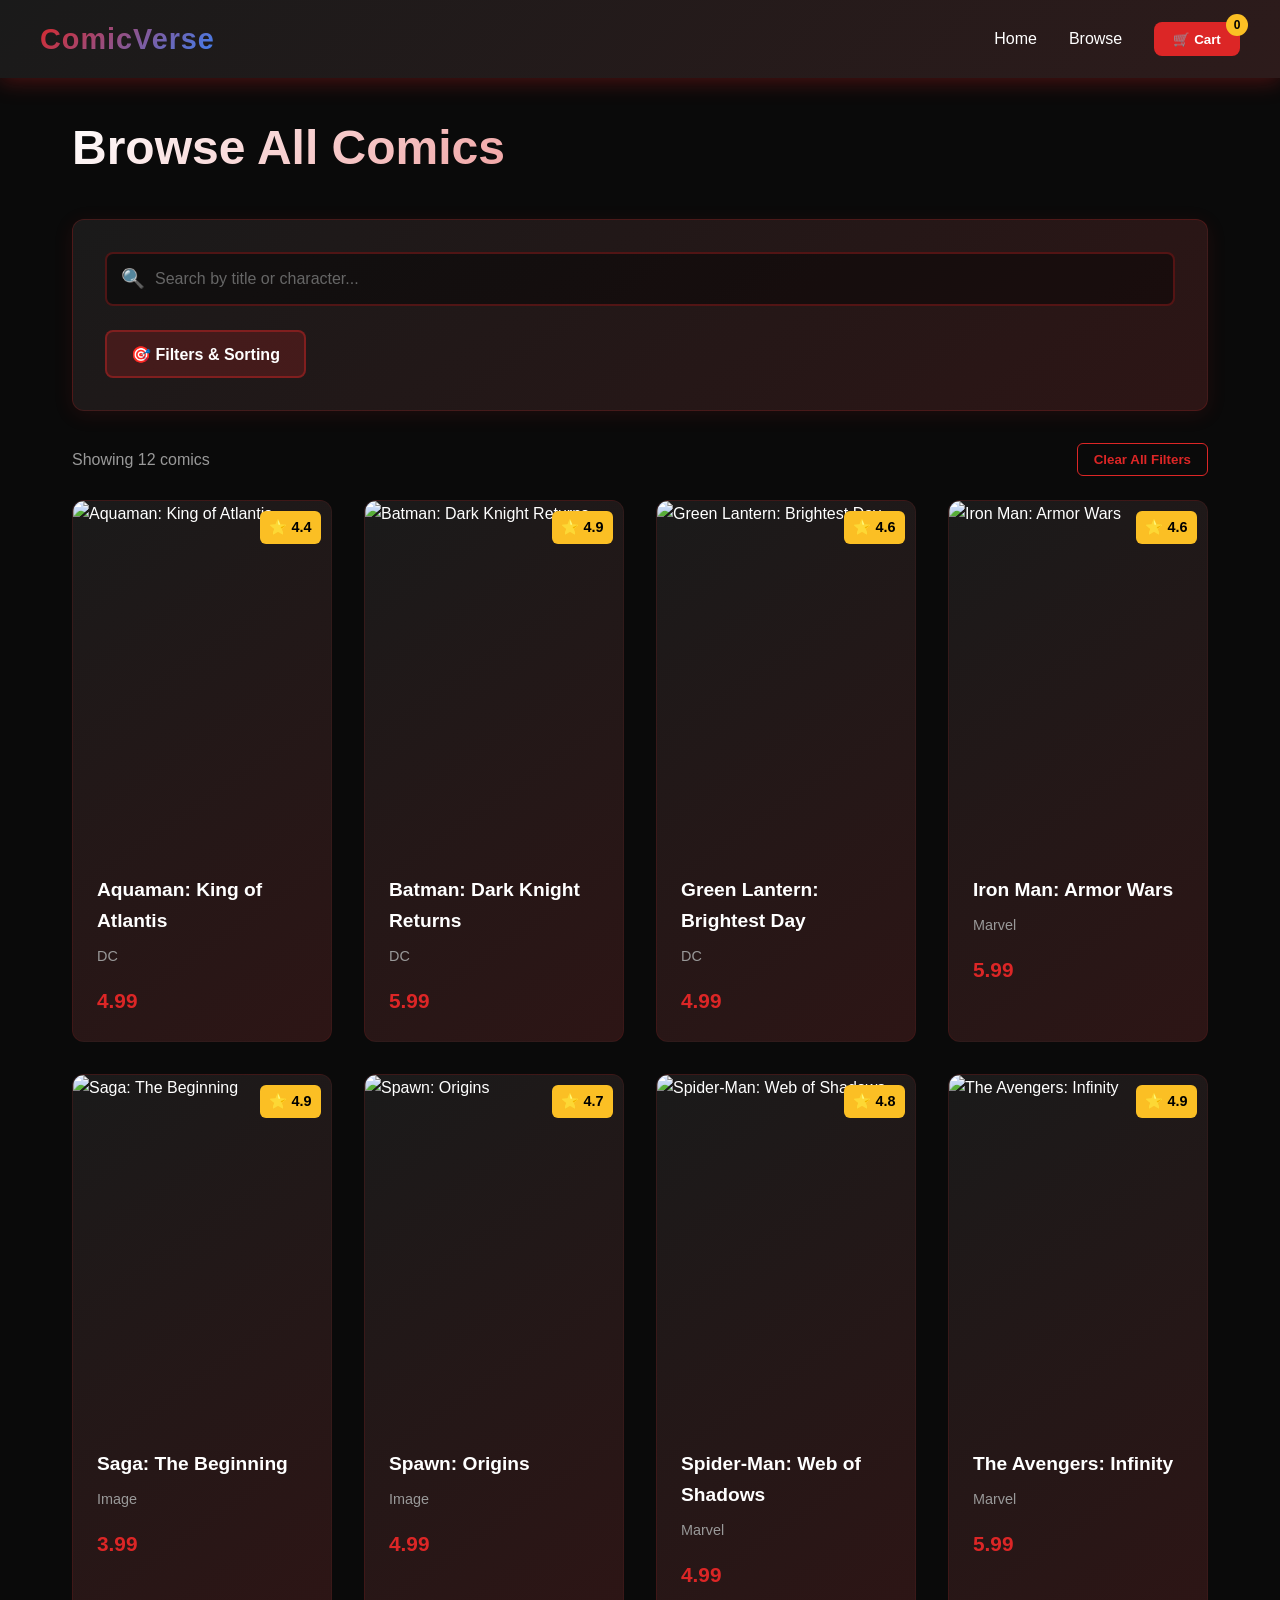
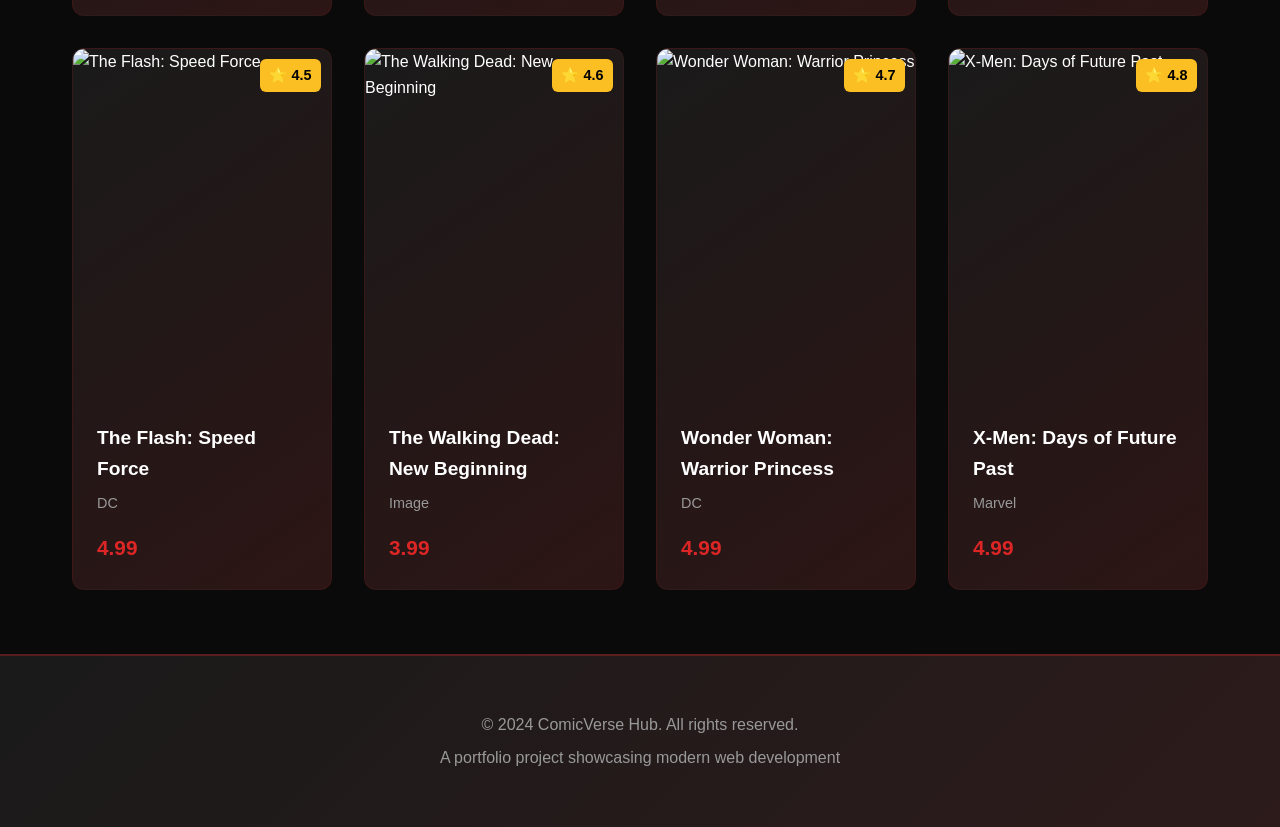
==== browse.html @ d9e8fefe "Comic Verse" ====
<!DOCTYPE html>
<html lang="en">
  <head>
    <meta charset="UTF-8" />
    <meta name="viewport" content="width=device-width, initial-scale=1.0" />
    <title>Browse Comics - ComicVerse Hub</title>
    <style>
      * {
        margin: 0;
        padding: 0;
        box-sizing: border-box;
      }

      body {
        font-family: -apple-system, BlinkMacSystemFont, "Segoe UI", Roboto,
          Oxygen, Ubuntu, Cantarell, sans-serif;
        background: #0a0a0a;
        color: #fff;
        line-height: 1.6;
      }

      /* Navigation */
      nav {
        background: linear-gradient(135deg, #1a1a1a 0%, #2d1b1b 100%);
        padding: 1rem 2rem;
        position: sticky;
        top: 0;
        z-index: 1000;
        box-shadow: 0 4px 20px rgba(220, 38, 38, 0.3);
      }

      .nav-container {
        max-width: 1200px;
        margin: 0 auto;
        display: flex;
        justify-content: space-between;
        align-items: center;
      }

      .logo {
        font-size: 1.8rem;
        font-weight: 900;
        background: linear-gradient(135deg, #dc2626 0%, #3b82f6 100%);
        -webkit-background-clip: text;
        -webkit-text-fill-color: transparent;
        background-clip: text;
        text-decoration: none;
        letter-spacing: 1px;
      }

      .nav-links {
        display: flex;
        gap: 2rem;
        list-style: none;
        align-items: center;
      }

      .nav-links a {
        color: #fff;
        text-decoration: none;
        transition: all 0.3s ease;
        font-weight: 500;
        position: relative;
      }

      .nav-links a:hover {
        color: #dc2626;
      }

      .nav-links a::after {
        content: "";
        position: absolute;
        bottom: -5px;
        left: 0;
        width: 0;
        height: 2px;
        background: #dc2626;
        transition: width 0.3s ease;
      }

      .nav-links a:hover::after {
        width: 100%;
      }

      .cart-btn {
        position: relative;
        background: #dc2626;
        color: white;
        border: none;
        padding: 0.6rem 1.2rem;
        border-radius: 8px;
        cursor: pointer;
        font-weight: 600;
        transition: all 0.3s ease;
      }

      .cart-btn:hover {
        background: #b91c1c;
        transform: translateY(-2px);
        box-shadow: 0 4px 12px rgba(220, 38, 38, 0.4);
      }

      .cart-badge {
        position: absolute;
        top: -8px;
        right: -8px;
        background: #fbbf24;
        color: #000;
        border-radius: 50%;
        width: 22px;
        height: 22px;
        display: flex;
        align-items: center;
        justify-content: center;
        font-size: 0.75rem;
        font-weight: bold;
      }

      /* Browse Container */
      .browse-container {
        max-width: 1200px;
        margin: 2rem auto;
        padding: 0 2rem;
      }

      .page-title {
        font-size: 3rem;
        margin-bottom: 2rem;
        font-weight: 900;
        background: linear-gradient(135deg, #fff 0%, #dc2626 100%);
        -webkit-background-clip: text;
        -webkit-text-fill-color: transparent;
        background-clip: text;
      }

      /* Search and Filter Section */
      .search-filter-section {
        background: linear-gradient(145deg, #1a1a1a 0%, #2d1515 100%);
        padding: 2rem;
        border-radius: 12px;
        margin-bottom: 2rem;
        border: 1px solid rgba(220, 38, 38, 0.2);
        box-shadow: 0 4px 20px rgba(220, 38, 38, 0.1);
      }

      .search-bar {
        position: relative;
        margin-bottom: 1.5rem;
      }

      .search-bar input {
        width: 100%;
        padding: 1rem 1rem 1rem 3rem;
        background: rgba(0, 0, 0, 0.4);
        border: 2px solid rgba(220, 38, 38, 0.3);
        border-radius: 8px;
        color: white;
        font-size: 1rem;
        transition: all 0.3s ease;
      }

      .search-bar input:focus {
        outline: none;
        border-color: #dc2626;
        box-shadow: 0 0 0 3px rgba(220, 38, 38, 0.1);
      }

      .search-bar input::placeholder {
        color: #666;
      }

      .search-bar::before {
        content: "🔍";
        position: absolute;
        left: 1rem;
        top: 50%;
        transform: translateY(-50%);
        font-size: 1.2rem;
      }

      .filter-toggle-btn {
        background: rgba(220, 38, 38, 0.2);
        color: white;
        border: 2px solid rgba(220, 38, 38, 0.4);
        padding: 0.8rem 1.5rem;
        border-radius: 8px;
        cursor: pointer;
        font-weight: 600;
        transition: all 0.3s ease;
        display: inline-flex;
        align-items: center;
        gap: 0.5rem;
        font-size: 1rem;
      }

      .filter-toggle-btn:hover {
        background: rgba(220, 38, 38, 0.4);
        border-color: #dc2626;
        transform: translateY(-2px);
      }

      .filters-panel {
        display: none;
        grid-template-columns: repeat(auto-fit, minmax(200px, 1fr));
        gap: 1.5rem;
        margin-top: 1.5rem;
        padding-top: 1.5rem;
        border-top: 1px solid rgba(220, 38, 38, 0.2);
        animation: slideDown 0.3s ease;
      }

      .filters-panel.active {
        display: grid;
      }

      @keyframes slideDown {
        from {
          opacity: 0;
          transform: translateY(-10px);
        }
        to {
          opacity: 1;
          transform: translateY(0);
        }
      }

      .filter-group label {
        display: block;
        color: #dc2626;
        font-weight: 600;
        margin-bottom: 0.5rem;
        font-size: 0.95rem;
      }

      .filter-group select {
        width: 100%;
        padding: 0.7rem;
        background: rgba(0, 0, 0, 0.6);
        border: 1px solid rgba(220, 38, 38, 0.3);
        border-radius: 6px;
        color: white;
        font-size: 0.95rem;
        cursor: pointer;
        transition: all 0.3s ease;
      }

      .filter-group select:focus {
        outline: none;
        border-color: #dc2626;
      }

      .filter-group select:hover {
        border-color: rgba(220, 38, 38, 0.6);
      }

      .filter-group select option {
        background: #1a1a1a;
        color: white;
      }

      .results-info {
        color: #999;
        font-size: 1rem;
        margin-bottom: 1.5rem;
        display: flex;
        justify-content: space-between;
        align-items: center;
      }

      .clear-filters-btn {
        background: transparent;
        color: #dc2626;
        border: 1px solid #dc2626;
        padding: 0.5rem 1rem;
        border-radius: 6px;
        cursor: pointer;
        font-weight: 600;
        transition: all 0.3s ease;
      }

      .clear-filters-btn:hover {
        background: #dc2626;
        color: white;
        transform: translateY(-2px);
      }

      /* Comic Grid */
      .comic-grid {
        display: grid;
        grid-template-columns: repeat(auto-fill, minmax(250px, 1fr));
        gap: 2rem;
        margin-bottom: 3rem;
      }

      .comic-card {
        background: linear-gradient(145deg, #1a1a1a 0%, #2d1515 100%);
        border-radius: 12px;
        overflow: hidden;
        transition: all 0.3s ease;
        cursor: pointer;
        border: 1px solid rgba(220, 38, 38, 0.1);
      }

      .comic-card:hover {
        transform: translateY(-10px);
        box-shadow: 0 12px 30px rgba(220, 38, 38, 0.3);
        border-color: rgba(220, 38, 38, 0.5);
      }

      .comic-card-image {
        position: relative;
        overflow: hidden;
        height: 350px;
      }

      .comic-card-image img {
        width: 100%;
        height: 100%;
        object-fit: cover;
        transition: transform 0.5s ease;
      }

      .comic-card:hover .comic-card-image img {
        transform: scale(1.1);
      }

      .comic-rating {
        position: absolute;
        top: 10px;
        right: 10px;
        background: #fbbf24;
        color: #000;
        padding: 0.3rem 0.6rem;
        border-radius: 6px;
        font-weight: bold;
        font-size: 0.9rem;
      }

      .comic-card-content {
        padding: 1.5rem;
      }

      .comic-card h3 {
        font-size: 1.2rem;
        margin-bottom: 0.5rem;
        color: #fff;
      }

      .comic-publisher {
        color: #999;
        font-size: 0.9rem;
        margin-bottom: 1rem;
      }

      .comic-price {
        color: #dc2626;
        font-size: 1.3rem;
        font-weight: bold;
      }

      .no-results {
        text-align: center;
        padding: 4rem 2rem;
        background: linear-gradient(145deg, #1a1a1a 0%, #2d1515 100%);
        border-radius: 12px;
        border: 1px solid rgba(220, 38, 38, 0.2);
      }

      .no-results-icon {
        font-size: 4rem;
        margin-bottom: 1rem;
        opacity: 0.5;
      }

      .no-results p {
        color: #999;
        font-size: 1.2rem;
      }

      /* Modal Styles */
      .modal {
        display: none;
        position: fixed;
        top: 0;
        left: 0;
        width: 100%;
        height: 100%;
        background: rgba(0, 0, 0, 0.95);
        z-index: 2000;
        animation: fadeIn 0.3s ease;
      }

      .modal.active {
        display: flex;
        align-items: center;
        justify-content: center;
      }

      @keyframes fadeIn {
        from {
          opacity: 0;
        }
        to {
          opacity: 1;
        }
      }

      .modal-content {
        background: linear-gradient(145deg, #1a1a1a 0%, #2d1515 100%);
        border-radius: 16px;
        max-width: 900px;
        width: 90%;
        max-height: 90vh;
        overflow-y: auto;
        position: relative;
        margin: 2rem;
        border: 2px solid rgba(220, 38, 38, 0.3);
        box-shadow: 0 20px 60px rgba(220, 38, 38, 0.4);
        animation: slideUp 0.3s ease;
      }

      @keyframes slideUp {
        from {
          transform: translateY(50px);
          opacity: 0;
        }
        to {
          transform: translateY(0);
          opacity: 1;
        }
      }

      .modal-close {
        position: absolute;
        top: 1rem;
        right: 1rem;
        background: rgba(220, 38, 38, 0.8);
        color: white;
        border: none;
        width: 40px;
        height: 40px;
        border-radius: 50%;
        cursor: pointer;
        font-size: 1.5rem;
        transition: all 0.3s ease;
        z-index: 10;
        display: flex;
        align-items: center;
        justify-content: center;
      }

      .modal-close:hover {
        background: #dc2626;
        transform: rotate(90deg);
      }

      .modal-body {
        display: grid;
        grid-template-columns: 1fr 1fr;
        gap: 2rem;
        padding: 2rem;
      }

      .modal-image {
        position: relative;
        overflow: hidden;
        border-radius: 12px;
      }

      .modal-image img {
        width: 100%;
        height: auto;
        transition: transform 0.5s ease;
        display: block;
      }

      .modal-image:hover img {
        transform: scale(1.1);
      }

      .modal-details {
        display: flex;
        flex-direction: column;
        gap: 1.5rem;
      }

      .modal-details h2 {
        font-size: 2.5rem;
        color: #fff;
        line-height: 1.2;
      }

      .modal-meta {
        display: flex;
        gap: 1rem;
        flex-wrap: wrap;
      }

      .meta-badge {
        background: rgba(220, 38, 38, 0.2);
        padding: 0.5rem 1rem;
        border-radius: 6px;
        font-size: 0.9rem;
        border: 1px solid rgba(220, 38, 38, 0.3);
      }

      .modal-price {
        font-size: 2.5rem;
        color: #dc2626;
        font-weight: bold;
      }

      .add-cart-btn {
        background: linear-gradient(135deg, #dc2626 0%, #b91c1c 100%);
        color: white;
        border: none;
        padding: 1rem 2rem;
        border-radius: 8px;
        font-size: 1.1rem;
        font-weight: 600;
        cursor: pointer;
        transition: all 0.3s ease;
        box-shadow: 0 4px 15px rgba(220, 38, 38, 0.3);
      }

      .add-cart-btn:hover {
        transform: translateY(-2px);
        box-shadow: 0 6px 20px rgba(220, 38, 38, 0.5);
      }

      .info-box {
        background: rgba(0, 0, 0, 0.4);
        padding: 1.5rem;
        border-radius: 8px;
        border: 1px solid rgba(220, 38, 38, 0.2);
      }

      .info-box h3 {
        font-size: 1.3rem;
        margin-bottom: 0.8rem;
        color: #dc2626;
      }

      .info-box p {
        color: #ccc;
        line-height: 1.8;
      }

      /* Success Notification */
      .notification {
        position: fixed;
        top: 100px;
        right: 2rem;
        background: linear-gradient(135deg, #059669 0%, #047857 100%);
        color: white;
        padding: 1rem 2rem;
        border-radius: 8px;
        box-shadow: 0 8px 20px rgba(5, 150, 105, 0.4);
        z-index: 3000;
        animation: slideInRight 0.3s ease;
        display: none;
        font-weight: 600;
      }

      .notification.show {
        display: block;
      }

      @keyframes slideInRight {
        from {
          transform: translateX(400px);
          opacity: 0;
        }
        to {
          transform: translateX(0);
          opacity: 1;
        }
      }

      /* Footer */
      footer {
        background: linear-gradient(135deg, #1a1a1a 0%, #2d1b1b 100%);
        padding: 3rem 2rem;
        text-align: center;
        margin-top: 4rem;
        border-top: 2px solid rgba(220, 38, 38, 0.3);
      }

      footer p {
        color: #999;
        margin: 0.5rem 0;
      }

      /* Responsive */
      @media (max-width: 768px) {
        .comic-grid {
          grid-template-columns: repeat(auto-fill, minmax(150px, 1fr));
          gap: 1rem;
        }

        .modal-body {
          grid-template-columns: 1fr;
        }

        .filters-panel {
          grid-template-columns: 1fr;
        }

        .page-title {
          font-size: 2rem;
        }

        .modal-details h2 {
          font-size: 1.8rem;
        }

        .results-info {
          flex-direction: column;
          gap: 1rem;
          align-items: flex-start;
        }
      }
    </style>
  </head>
  <body>
    <!-- Navigation -->
    <nav>
      <div class="nav-container">
        <a href="index.html" class="logo">ComicVerse</a>
        <ul class="nav-links">
          <li><a href="index.html">Home</a></li>
          <li><a href="browse.html">Browse</a></li>
          <li>
            <button class="cart-btn" onclick="window.location.href='cart.html'">
              🛒 Cart
              <span class="cart-badge" id="cartBadge">0</span>
            </button>
          </li>
        </ul>
      </div>
    </nav>

    <!-- Browse Container -->
    <div class="browse-container">
      <h1 class="page-title">Browse All Comics</h1>

      <!-- Search and Filters -->
      <div class="search-filter-section">
        <div class="search-bar">
          <input
            type="text"
            id="searchInput"
            placeholder="Search by title or character..."
          />
        </div>

        <button class="filter-toggle-btn" onclick="toggleFilters()">
          🎯 Filters & Sorting
        </button>

        <div class="filters-panel" id="filtersPanel">
          <div class="filter-group">
            <label for="publisherFilter">Publisher</label>
            <select id="publisherFilter">
              <option value="all">All Publishers</option>
              <option value="Marvel">Marvel</option>
              <option value="DC">DC</option>
              <option value="Image">Image</option>
            </select>
          </div>

          <div class="filter-group">
            <label for="genreFilter">Genre</label>
            <select id="genreFilter">
              <option value="all">All Genres</option>
              <option value="Superhero">Superhero</option>
              <option value="Horror">Horror</option>
              <option value="Sci-Fi">Sci-Fi</option>
            </select>
          </div>

          <div class="filter-group">
            <label for="sortBy">Sort By</label>
            <select id="sortBy">
              <option value="title">Title (A-Z)</option>
              <option value="price-low">Price (Low to High)</option>
              <option value="price-high">Price (High to Low)</option>
              <option value="date">Release Date (Newest)</option>
              <option value="rating">Rating (Highest)</option>
            </select>
          </div>
        </div>
      </div>

      <!-- Results Info -->
      <div class="results-info">
        <span id="resultsCount">Showing 0 comics</span>
        <button class="clear-filters-btn" onclick="clearFilters()">
          Clear All Filters
        </button>
      </div>

      <!-- Comic Grid -->
      <div class="comic-grid" id="comicGrid"></div>

      <!-- No Results -->
      <div class="no-results" id="noResults" style="display: none">
        <div class="no-results-icon">📚</div>
        <p>No comics found matching your criteria</p>
      </div>
    </div>

    <!-- Footer -->
    <footer>
      <p>&copy; 2024 ComicVerse Hub. All rights reserved.</p>
      <p>A portfolio project showcasing modern web development</p>
    </footer>

    <!-- Success Notification -->
    <div class="notification" id="notification">
      ✓ Added to cart successfully!
    </div>

    <script src="comics-data.js"></script>
    <script>
      let currentFilters = {
        search: "",
        publisher: "all",
        genre: "all",
        sort: "title",
      };

      // Initialize on page load
      window.addEventListener("DOMContentLoaded", () => {
        const urlParams = new URLSearchParams(window.location.search);
        const publisher = urlParams.get("publisher");

        if (publisher) {
          document.getElementById("publisherFilter").value = publisher;
          currentFilters.publisher = publisher;
        }

        loadComics();
        updateCartBadge();
        setupEventListeners();
      });

      function setupEventListeners() {
        document
          .getElementById("searchInput")
          .addEventListener("input", (e) => {
            currentFilters.search = e.target.value.toLowerCase();
            loadComics();
          });

        document
          .getElementById("publisherFilter")
          .addEventListener("change", (e) => {
            currentFilters.publisher = e.target.value;
            loadComics();
          });

        document
          .getElementById("genreFilter")
          .addEventListener("change", (e) => {
            currentFilters.genre = e.target.value;
            loadComics();
          });

        document.getElementById("sortBy").addEventListener("change", (e) => {
          currentFilters.sort = e.target.value;
          loadComics();
        });
      }

      function toggleFilters() {
        document.getElementById("filtersPanel").classList.toggle("active");
      }

      function clearFilters() {
        currentFilters = {
          search: "",
          publisher: "all",
          genre: "all",
          sort: "title",
        };

        document.getElementById("searchInput").value = "";
        document.getElementById("publisherFilter").value = "all";
        document.getElementById("genreFilter").value = "all";
        document.getElementById("sortBy").value = "title";

        loadComics();
      }

      function loadComics() {
        let filtered = comicsData.filter((comic) => {
          const matchesSearch =
            comic.title.toLowerCase().includes(currentFilters.search) ||
            comic.character.toLowerCase().includes(currentFilters.search);
          const matchesPublisher =
            currentFilters.publisher === "all" ||
            comic.publisher === currentFilters.publisher;
          const matchesGenre =
            currentFilters.genre === "all" ||
            comic.genre === currentFilters.genre;

          return matchesSearch && matchesPublisher && matchesGenre;
        });

        // Sort
        filtered.sort((a, b) => {
          switch (currentFilters.sort) {
            case "price-low":
              return a.price - b.price;
            case "price-high":
              return b.price - a.price;
            case "date":
              return new Date(b.releaseDate) - new Date(a.releaseDate);
            case "rating":
              return b.rating - a.rating;
            default:
              return a.title.localeCompare(b.title);
          }
        });

        displayComics(filtered);
      }

      function displayComics(comics) {
        const grid = document.getElementById("comicGrid");
        const noResults = document.getElementById("noResults");
        const resultsCount = document.getElementById("resultsCount");

        grid.innerHTML = "";
        resultsCount.textContent = `Showing ${comics.length} comic${
          comics.length !== 1 ? "s" : ""
        }`;

        if (comics.length === 0) {
          grid.style.display = "none";
          noResults.style.display = "block";
        } else {
          grid.style.display = "grid";
          noResults.style.display = "none";

          comics.forEach((comic) => {
            grid.appendChild(createComicCard(comic));
          });
        }
      }

      function createComicCard(comic) {
        const card = document.createElement("div");
        card.className = "comic-card";
        card.onclick = () =>
          (window.location.href = `comic-detail.html?id=${comic.id}`);

        card.innerHTML = `
                <div class="comic-card-image">
                    <img src="${comic.cover}" alt="${comic.title}">
                    <div class="comic-rating">⭐ ${comic.rating}</div>
                </div>
                <div class="comic-card-content">
                    <h3>${comic.title}</h3>
                    <p class="comic-publisher">${comic.publisher}</p>
                    <p class="comic-price">${comic.price}</p>
                </div>
            `;

        return card;
      }

      // Cart functionality
      function getCart() {
        return JSON.parse(localStorage.getItem("cart") || "[]");
      }

      function saveCart(cart) {
        localStorage.setItem("cart", JSON.stringify(cart));
        updateCartBadge();
      }

      function updateCartBadge() {
        const cart = getCart();
        const totalItems = cart.reduce((sum, item) => sum + item.quantity, 0);
        document.getElementById("cartBadge").textContent = totalItems;
      }

      function showNotification() {
        const notification = document.getElementById("notification");
        notification.classList.add("show");
        setTimeout(() => {
          notification.classList.remove("show");
        }, 3000);
      }
    </script>
  </body>
</html>
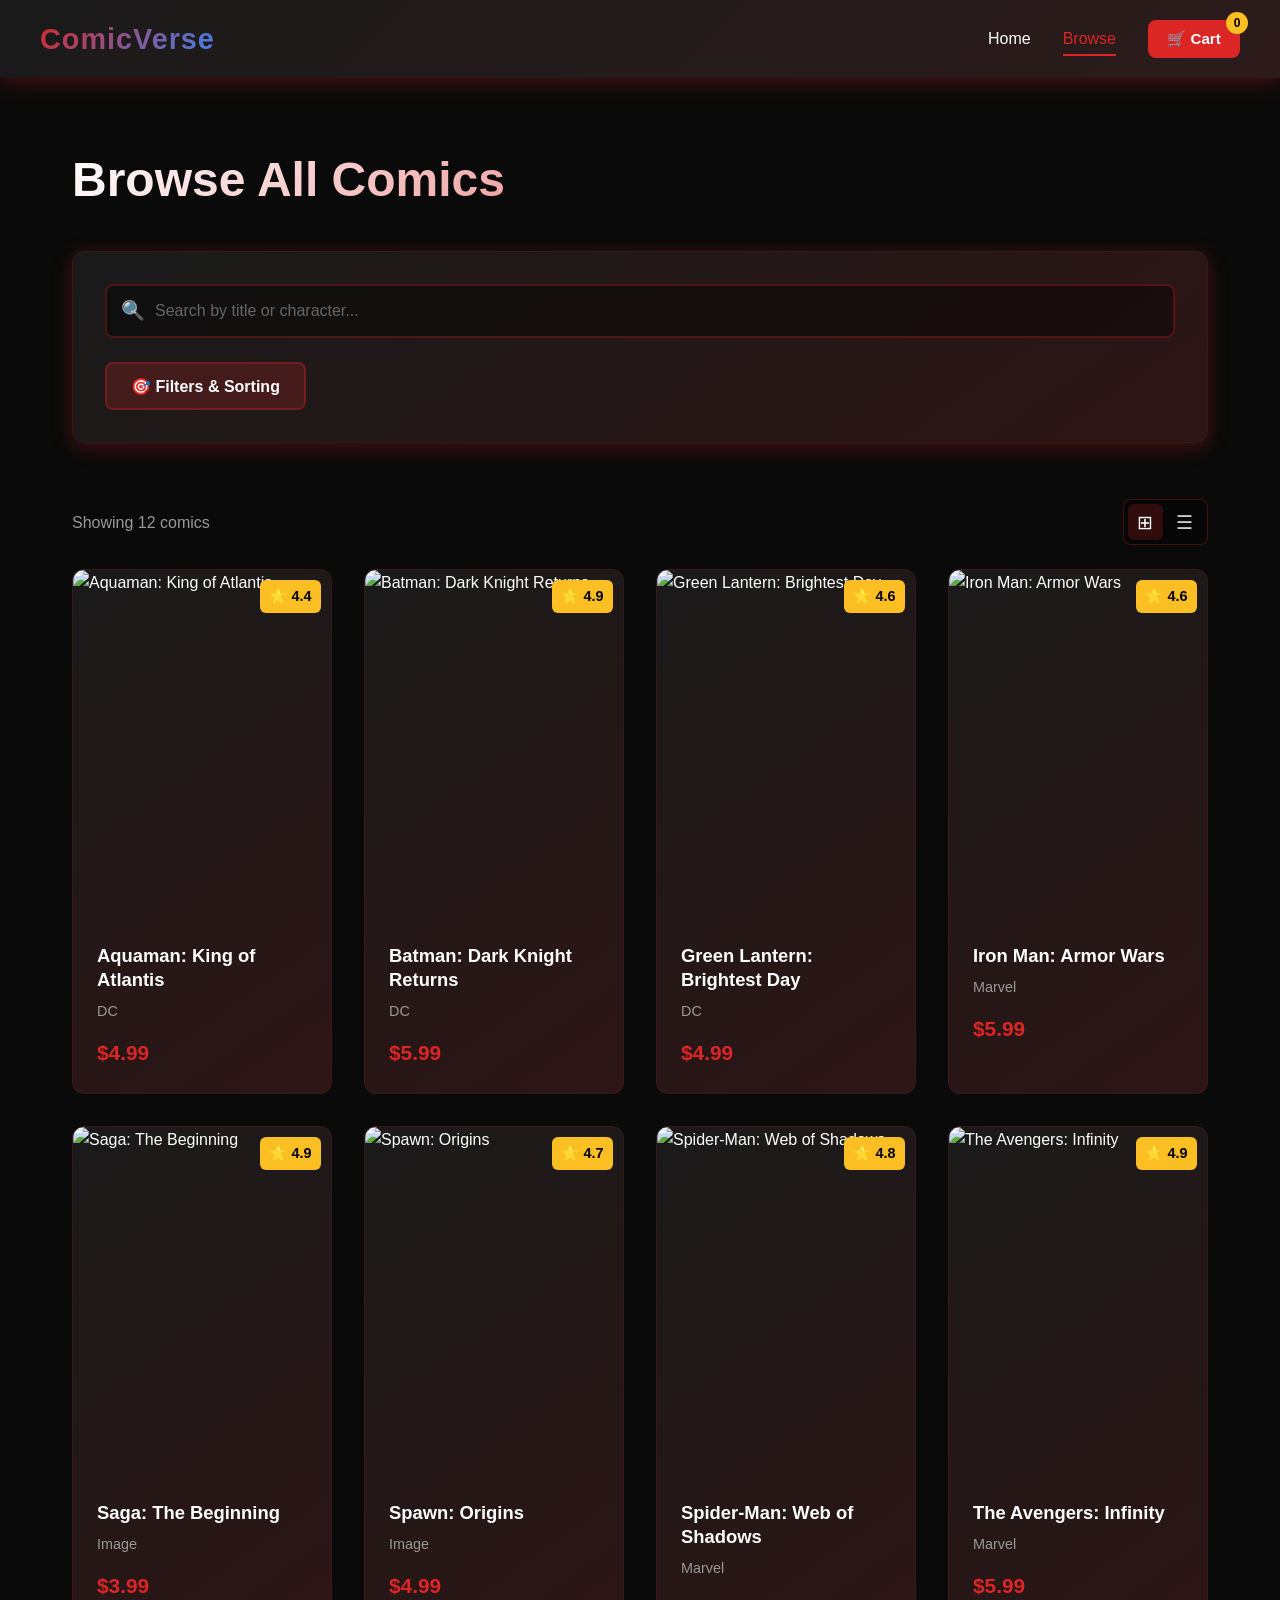
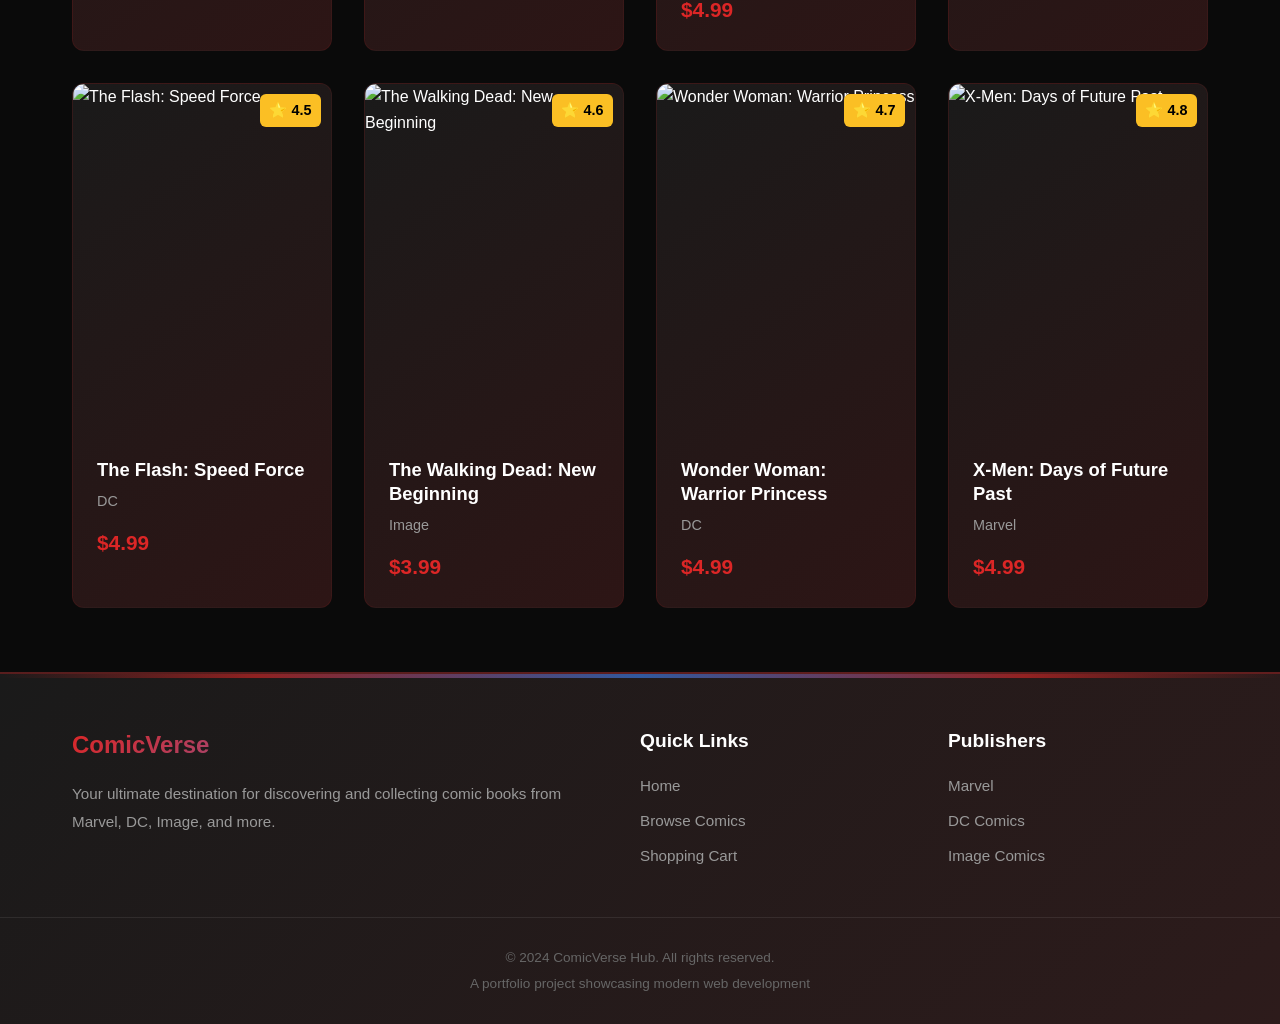
==== commit 65836635: "improved frontend" ====
--- a/browse.html
+++ b/browse.html
@@ -1,174 +1,46 @@
-<!DOCTYPE html>
+<!doctype html>
 <html lang="en">
   <head>
     <meta charset="UTF-8" />
     <meta name="viewport" content="width=device-width, initial-scale=1.0" />
     <title>Browse Comics - ComicVerse Hub</title>
+    <link rel="stylesheet" href="styles.css" />
     <style>
-      * {
-        margin: 0;
-        padding: 0;
-        box-sizing: border-box;
-      }
-
-      body {
-        font-family: -apple-system, BlinkMacSystemFont, "Segoe UI", Roboto,
-          Oxygen, Ubuntu, Cantarell, sans-serif;
-        background: #0a0a0a;
-        color: #fff;
-        line-height: 1.6;
-      }
-
-      /* Navigation */
-      nav {
-        background: linear-gradient(135deg, #1a1a1a 0%, #2d1b1b 100%);
-        padding: 1rem 2rem;
-        position: sticky;
-        top: 0;
-        z-index: 1000;
-        box-shadow: 0 4px 20px rgba(220, 38, 38, 0.3);
-      }
-
-      .nav-container {
-        max-width: 1200px;
-        margin: 0 auto;
-        display: flex;
-        justify-content: space-between;
-        align-items: center;
-      }
-
-      .logo {
-        font-size: 1.8rem;
-        font-weight: 900;
-        background: linear-gradient(135deg, #dc2626 0%, #3b82f6 100%);
-        -webkit-background-clip: text;
-        -webkit-text-fill-color: transparent;
-        background-clip: text;
-        text-decoration: none;
-        letter-spacing: 1px;
-      }
-
-      .nav-links {
-        display: flex;
-        gap: 2rem;
-        list-style: none;
-        align-items: center;
-      }
-
-      .nav-links a {
-        color: #fff;
-        text-decoration: none;
-        transition: all 0.3s ease;
-        font-weight: 500;
-        position: relative;
-      }
-
-      .nav-links a:hover {
-        color: #dc2626;
-      }
-
-      .nav-links a::after {
-        content: "";
-        position: absolute;
-        bottom: -5px;
-        left: 0;
-        width: 0;
-        height: 2px;
-        background: #dc2626;
-        transition: width 0.3s ease;
-      }
-
-      .nav-links a:hover::after {
-        width: 100%;
-      }
-
-      .cart-btn {
-        position: relative;
-        background: #dc2626;
-        color: white;
-        border: none;
-        padding: 0.6rem 1.2rem;
-        border-radius: 8px;
-        cursor: pointer;
-        font-weight: 600;
-        transition: all 0.3s ease;
-      }
-
-      .cart-btn:hover {
-        background: #b91c1c;
-        transform: translateY(-2px);
-        box-shadow: 0 4px 12px rgba(220, 38, 38, 0.4);
-      }
-
-      .cart-badge {
-        position: absolute;
-        top: -8px;
-        right: -8px;
-        background: #fbbf24;
-        color: #000;
-        border-radius: 50%;
-        width: 22px;
-        height: 22px;
-        display: flex;
-        align-items: center;
-        justify-content: center;
-        font-size: 0.75rem;
-        font-weight: bold;
-      }
-
-      /* Browse Container */
-      .browse-container {
-        max-width: 1200px;
-        margin: 2rem auto;
-        padding: 0 2rem;
-      }
-
-      .page-title {
-        font-size: 3rem;
+      /* Page-specific CSS for Search & Filter Section, View Toggle, No Results */
+      .search-filter-section {
+        background: linear-gradient(
+          145deg,
+          var(--bg-surface) 0%,
+          var(--bg-surface-end) 100%
+        );
+        padding: 2rem;
+        border-radius: var(--radius-lg);
         margin-bottom: 2rem;
-        font-weight: 900;
-        background: linear-gradient(135deg, #fff 0%, #dc2626 100%);
-        -webkit-background-clip: text;
-        -webkit-text-fill-color: transparent;
-        background-clip: text;
-      }
-
-      /* Search and Filter Section */
-      .search-filter-section {
-        background: linear-gradient(145deg, #1a1a1a 0%, #2d1515 100%);
-        padding: 2rem;
-        border-radius: 12px;
-        margin-bottom: 2rem;
-        border: 1px solid rgba(220, 38, 38, 0.2);
-        box-shadow: 0 4px 20px rgba(220, 38, 38, 0.1);
-      }
-
+        border: 1px solid var(--clr-primary-faint);
+        box-shadow: 0 4px 20px var(--clr-primary-glow);
+      }
       .search-bar {
         position: relative;
         margin-bottom: 1.5rem;
       }
-
       .search-bar input {
         width: 100%;
         padding: 1rem 1rem 1rem 3rem;
         background: rgba(0, 0, 0, 0.4);
-        border: 2px solid rgba(220, 38, 38, 0.3);
-        border-radius: 8px;
+        border: 2px solid var(--clr-primary-border);
+        border-radius: var(--radius-md);
         color: white;
         font-size: 1rem;
-        transition: all 0.3s ease;
-      }
-
+        transition: all var(--transition);
+      }
       .search-bar input:focus {
         outline: none;
-        border-color: #dc2626;
-        box-shadow: 0 0 0 3px rgba(220, 38, 38, 0.1);
-      }
-
+        border-color: var(--clr-primary);
+        box-shadow: 0 0 0 3px var(--clr-primary-faint);
+      }
       .search-bar input::placeholder {
-        color: #666;
-      }
-
+        color: var(--text-dim);
+      }
       .search-bar::before {
         content: "🔍";
         position: absolute;
@@ -177,42 +49,37 @@
         transform: translateY(-50%);
         font-size: 1.2rem;
       }
-
       .filter-toggle-btn {
-        background: rgba(220, 38, 38, 0.2);
+        background: var(--clr-primary-subtle);
         color: white;
-        border: 2px solid rgba(220, 38, 38, 0.4);
+        border: 2px solid var(--clr-primary-border);
         padding: 0.8rem 1.5rem;
-        border-radius: 8px;
+        border-radius: var(--radius-md);
         cursor: pointer;
         font-weight: 600;
-        transition: all 0.3s ease;
+        transition: all var(--transition);
         display: inline-flex;
         align-items: center;
         gap: 0.5rem;
         font-size: 1rem;
       }
-
       .filter-toggle-btn:hover {
         background: rgba(220, 38, 38, 0.4);
-        border-color: #dc2626;
+        border-color: var(--clr-primary);
         transform: translateY(-2px);
       }
-
       .filters-panel {
         display: none;
         grid-template-columns: repeat(auto-fit, minmax(200px, 1fr));
         gap: 1.5rem;
         margin-top: 1.5rem;
         padding-top: 1.5rem;
-        border-top: 1px solid rgba(220, 38, 38, 0.2);
+        border-top: 1px solid var(--clr-primary-border);
         animation: slideDown 0.3s ease;
       }
-
       .filters-panel.active {
         display: grid;
       }
-
       @keyframes slideDown {
         from {
           opacity: 0;
@@ -223,425 +90,250 @@
           transform: translateY(0);
         }
       }
-
       .filter-group label {
         display: block;
-        color: #dc2626;
+        color: var(--clr-primary);
         font-weight: 600;
         margin-bottom: 0.5rem;
         font-size: 0.95rem;
       }
-
       .filter-group select {
         width: 100%;
         padding: 0.7rem;
         background: rgba(0, 0, 0, 0.6);
-        border: 1px solid rgba(220, 38, 38, 0.3);
-        border-radius: 6px;
+        border: 1px solid var(--clr-primary-border);
+        border-radius: var(--radius-sm);
         color: white;
         font-size: 0.95rem;
         cursor: pointer;
-        transition: all 0.3s ease;
-      }
-
+        transition: all var(--transition);
+      }
       .filter-group select:focus {
         outline: none;
-        border-color: #dc2626;
-      }
-
-      .filter-group select:hover {
-        border-color: rgba(220, 38, 38, 0.6);
-      }
-
+        border-color: var(--clr-primary);
+      }
       .filter-group select option {
-        background: #1a1a1a;
+        background: var(--bg-surface);
         color: white;
       }
-
+      .active-filters {
+        display: flex;
+        flex-wrap: wrap;
+        gap: 0.5rem;
+        margin-bottom: 1.5rem;
+      }
+      .filter-pill {
+        background: var(--clr-primary-subtle);
+        border: 1px solid var(--clr-primary-border);
+        padding: 0.4rem 0.8rem;
+        border-radius: var(--radius-pill);
+        font-size: 0.9rem;
+        display: flex;
+        align-items: center;
+        gap: 0.5rem;
+      }
+      .filter-pill-remove {
+        background: none;
+        border: none;
+        color: white;
+        cursor: pointer;
+        font-weight: bold;
+        display: flex;
+        align-items: center;
+        justify-content: center;
+        font-size: 1.1rem;
+        line-height: 1;
+      }
+      .filter-pill-remove:hover {
+        color: var(--clr-primary);
+      }
       .results-info {
-        color: #999;
+        color: var(--text-secondary);
         font-size: 1rem;
         margin-bottom: 1.5rem;
         display: flex;
         justify-content: space-between;
         align-items: center;
-      }
-
+        flex-wrap: wrap;
+        gap: 1rem;
+      }
+      .results-actions {
+        display: flex;
+        align-items: center;
+        gap: 1rem;
+      }
+      .view-toggle {
+        display: flex;
+        gap: 0.25rem;
+        background: rgba(0, 0, 0, 0.4);
+        padding: 0.25rem;
+        border-radius: var(--radius-md);
+        border: 1px solid var(--clr-primary-border);
+      }
+      .view-btn {
+        background: transparent;
+        border: none;
+        color: var(--text-muted);
+        padding: 0.4rem 0.6rem;
+        border-radius: var(--radius-sm);
+        cursor: pointer;
+        transition: all var(--transition);
+        font-size: 1.2rem;
+        display: flex;
+        align-items: center;
+        justify-content: center;
+      }
+      .view-btn:hover {
+        color: white;
+      }
+      .view-btn.active {
+        background: var(--clr-primary-subtle);
+        color: white;
+      }
       .clear-filters-btn {
         background: transparent;
-        color: #dc2626;
-        border: 1px solid #dc2626;
+        color: var(--clr-primary);
+        border: 1px solid var(--clr-primary);
         padding: 0.5rem 1rem;
-        border-radius: 6px;
+        border-radius: var(--radius-sm);
         cursor: pointer;
         font-weight: 600;
-        transition: all 0.3s ease;
-      }
-
+        transition: all var(--transition);
+      }
       .clear-filters-btn:hover {
-        background: #dc2626;
+        background: var(--clr-primary);
         color: white;
         transform: translateY(-2px);
       }
-
-      /* Comic Grid */
-      .comic-grid {
+      .no-results {
+        text-align: center;
+        padding: 4rem 2rem;
+        background: linear-gradient(
+          145deg,
+          var(--bg-surface) 0%,
+          var(--bg-surface-end) 100%
+        );
+        border-radius: var(--radius-lg);
+        border: 1px solid var(--clr-primary-faint);
+        display: none;
+      }
+      .no-results-icon {
+        font-size: 4rem;
+        margin-bottom: 1rem;
+        opacity: 0.5;
+      }
+      .no-results p {
+        color: var(--text-secondary);
+        font-size: 1.2rem;
+      }
+
+      /* Skeleton Styles fallback */
+      .skeleton-grid {
         display: grid;
         grid-template-columns: repeat(auto-fill, minmax(250px, 1fr));
         gap: 2rem;
         margin-bottom: 3rem;
       }
-
-      .comic-card {
-        background: linear-gradient(145deg, #1a1a1a 0%, #2d1515 100%);
-        border-radius: 12px;
+      .list-view.skeleton-grid {
+        grid-template-columns: 1fr;
+        gap: 1rem;
+      }
+      .skeleton-card {
+        background: var(--bg-surface);
+        border-radius: var(--radius-lg);
         overflow: hidden;
-        transition: all 0.3s ease;
-        cursor: pointer;
-        border: 1px solid rgba(220, 38, 38, 0.1);
-      }
-
-      .comic-card:hover {
-        transform: translateY(-10px);
-        box-shadow: 0 12px 30px rgba(220, 38, 38, 0.3);
-        border-color: rgba(220, 38, 38, 0.5);
-      }
-
-      .comic-card-image {
-        position: relative;
-        overflow: hidden;
+        border: 1px solid var(--clr-primary-faint);
+        height: 450px;
+      }
+      .list-view .skeleton-card {
+        height: 200px;
+      }
+      .skeleton-image {
         height: 350px;
-      }
-
-      .comic-card-image img {
-        width: 100%;
-        height: 100%;
-        object-fit: cover;
-        transition: transform 0.5s ease;
-      }
-
-      .comic-card:hover .comic-card-image img {
-        transform: scale(1.1);
-      }
-
-      .comic-rating {
-        position: absolute;
-        top: 10px;
-        right: 10px;
-        background: #fbbf24;
-        color: #000;
-        padding: 0.3rem 0.6rem;
-        border-radius: 6px;
-        font-weight: bold;
-        font-size: 0.9rem;
-      }
-
-      .comic-card-content {
-        padding: 1.5rem;
-      }
-
-      .comic-card h3 {
-        font-size: 1.2rem;
-        margin-bottom: 0.5rem;
-        color: #fff;
-      }
-
-      .comic-publisher {
-        color: #999;
-        font-size: 0.9rem;
-        margin-bottom: 1rem;
-      }
-
-      .comic-price {
-        color: #dc2626;
-        font-size: 1.3rem;
-        font-weight: bold;
-      }
-
-      .no-results {
-        text-align: center;
-        padding: 4rem 2rem;
-        background: linear-gradient(145deg, #1a1a1a 0%, #2d1515 100%);
-        border-radius: 12px;
-        border: 1px solid rgba(220, 38, 38, 0.2);
-      }
-
-      .no-results-icon {
-        font-size: 4rem;
-        margin-bottom: 1rem;
-        opacity: 0.5;
-      }
-
-      .no-results p {
-        color: #999;
-        font-size: 1.2rem;
-      }
-
-      /* Modal Styles */
-      .modal {
-        display: none;
-        position: fixed;
-        top: 0;
-        left: 0;
-        width: 100%;
-        height: 100%;
-        background: rgba(0, 0, 0, 0.95);
-        z-index: 2000;
-        animation: fadeIn 0.3s ease;
-      }
-
-      .modal.active {
-        display: flex;
-        align-items: center;
-        justify-content: center;
-      }
-
-      @keyframes fadeIn {
-        from {
-          opacity: 0;
-        }
-        to {
+        background: rgba(255, 255, 255, 0.05);
+        animation: pulse 1.5s infinite;
+      }
+      .list-view .skeleton-image {
+        height: 200px;
+        width: 200px;
+        float: left;
+      }
+      .skeleton-text {
+        height: 20px;
+        margin: 1rem;
+        background: rgba(255, 255, 255, 0.05);
+        border-radius: 4px;
+        animation: pulse 1.5s infinite;
+      }
+      .skeleton-text.short {
+        width: 50%;
+      }
+      @keyframes pulse {
+        0% {
+          opacity: 0.6;
+        }
+        50% {
           opacity: 1;
         }
-      }
-
-      .modal-content {
-        background: linear-gradient(145deg, #1a1a1a 0%, #2d1515 100%);
-        border-radius: 16px;
-        max-width: 900px;
-        width: 90%;
-        max-height: 90vh;
-        overflow-y: auto;
-        position: relative;
-        margin: 2rem;
-        border: 2px solid rgba(220, 38, 38, 0.3);
-        box-shadow: 0 20px 60px rgba(220, 38, 38, 0.4);
-        animation: slideUp 0.3s ease;
-      }
-
-      @keyframes slideUp {
-        from {
-          transform: translateY(50px);
-          opacity: 0;
-        }
-        to {
-          transform: translateY(0);
-          opacity: 1;
-        }
-      }
-
-      .modal-close {
-        position: absolute;
-        top: 1rem;
-        right: 1rem;
-        background: rgba(220, 38, 38, 0.8);
-        color: white;
-        border: none;
-        width: 40px;
-        height: 40px;
-        border-radius: 50%;
-        cursor: pointer;
-        font-size: 1.5rem;
-        transition: all 0.3s ease;
-        z-index: 10;
-        display: flex;
-        align-items: center;
-        justify-content: center;
-      }
-
-      .modal-close:hover {
-        background: #dc2626;
-        transform: rotate(90deg);
-      }
-
-      .modal-body {
-        display: grid;
-        grid-template-columns: 1fr 1fr;
-        gap: 2rem;
-        padding: 2rem;
-      }
-
-      .modal-image {
-        position: relative;
-        overflow: hidden;
-        border-radius: 12px;
-      }
-
-      .modal-image img {
-        width: 100%;
-        height: auto;
-        transition: transform 0.5s ease;
-        display: block;
-      }
-
-      .modal-image:hover img {
-        transform: scale(1.1);
-      }
-
-      .modal-details {
-        display: flex;
-        flex-direction: column;
-        gap: 1.5rem;
-      }
-
-      .modal-details h2 {
-        font-size: 2.5rem;
-        color: #fff;
-        line-height: 1.2;
-      }
-
-      .modal-meta {
-        display: flex;
-        gap: 1rem;
-        flex-wrap: wrap;
-      }
-
-      .meta-badge {
-        background: rgba(220, 38, 38, 0.2);
-        padding: 0.5rem 1rem;
-        border-radius: 6px;
-        font-size: 0.9rem;
-        border: 1px solid rgba(220, 38, 38, 0.3);
-      }
-
-      .modal-price {
-        font-size: 2.5rem;
-        color: #dc2626;
-        font-weight: bold;
-      }
-
-      .add-cart-btn {
-        background: linear-gradient(135deg, #dc2626 0%, #b91c1c 100%);
-        color: white;
-        border: none;
-        padding: 1rem 2rem;
-        border-radius: 8px;
-        font-size: 1.1rem;
-        font-weight: 600;
-        cursor: pointer;
-        transition: all 0.3s ease;
-        box-shadow: 0 4px 15px rgba(220, 38, 38, 0.3);
-      }
-
-      .add-cart-btn:hover {
-        transform: translateY(-2px);
-        box-shadow: 0 6px 20px rgba(220, 38, 38, 0.5);
-      }
-
-      .info-box {
-        background: rgba(0, 0, 0, 0.4);
-        padding: 1.5rem;
-        border-radius: 8px;
-        border: 1px solid rgba(220, 38, 38, 0.2);
-      }
-
-      .info-box h3 {
-        font-size: 1.3rem;
-        margin-bottom: 0.8rem;
-        color: #dc2626;
-      }
-
-      .info-box p {
-        color: #ccc;
-        line-height: 1.8;
-      }
-
-      /* Success Notification */
-      .notification {
-        position: fixed;
-        top: 100px;
-        right: 2rem;
-        background: linear-gradient(135deg, #059669 0%, #047857 100%);
-        color: white;
-        padding: 1rem 2rem;
-        border-radius: 8px;
-        box-shadow: 0 8px 20px rgba(5, 150, 105, 0.4);
-        z-index: 3000;
-        animation: slideInRight 0.3s ease;
-        display: none;
-        font-weight: 600;
-      }
-
-      .notification.show {
-        display: block;
-      }
-
-      @keyframes slideInRight {
-        from {
-          transform: translateX(400px);
-          opacity: 0;
-        }
-        to {
-          transform: translateX(0);
-          opacity: 1;
-        }
-      }
-
-      /* Footer */
-      footer {
-        background: linear-gradient(135deg, #1a1a1a 0%, #2d1b1b 100%);
-        padding: 3rem 2rem;
-        text-align: center;
-        margin-top: 4rem;
-        border-top: 2px solid rgba(220, 38, 38, 0.3);
-      }
-
-      footer p {
-        color: #999;
-        margin: 0.5rem 0;
-      }
-
-      /* Responsive */
+        100% {
+          opacity: 0.6;
+        }
+      }
+
       @media (max-width: 768px) {
-        .comic-grid {
-          grid-template-columns: repeat(auto-fill, minmax(150px, 1fr));
-          gap: 1rem;
-        }
-
-        .modal-body {
-          grid-template-columns: 1fr;
-        }
-
         .filters-panel {
           grid-template-columns: 1fr;
         }
-
-        .page-title {
-          font-size: 2rem;
-        }
-
-        .modal-details h2 {
-          font-size: 1.8rem;
-        }
-
         .results-info {
           flex-direction: column;
-          gap: 1rem;
           align-items: flex-start;
+        }
+        .results-actions {
+          width: 100%;
+          justify-content: space-between;
         }
       }
     </style>
   </head>
   <body>
     <!-- Navigation -->
-    <nav>
+    <nav role="navigation" aria-label="Main navigation">
       <div class="nav-container">
-        <a href="index.html" class="logo">ComicVerse</a>
+        <a href="index.html" class="logo" aria-label="ComicVerse Home"
+          >ComicVerse</a
+        >
+        <button
+          class="hamburger"
+          onclick="toggleMobileNav()"
+          aria-label="Toggle navigation menu"
+          aria-expanded="false"
+        >
+          <span></span><span></span><span></span>
+        </button>
         <ul class="nav-links">
           <li><a href="index.html">Home</a></li>
-          <li><a href="browse.html">Browse</a></li>
+          <li><a href="browse.html" class="active">Browse</a></li>
           <li>
-            <button class="cart-btn" onclick="window.location.href='cart.html'">
-              🛒 Cart
-              <span class="cart-badge" id="cartBadge">0</span>
+            <button
+              class="cart-btn"
+              onclick="window.location.href = 'cart.html'"
+            >
+              🛒 Cart <span class="cart-badge" id="cartBadge">0</span>
             </button>
           </li>
         </ul>
       </div>
+      <div class="mobile-nav-overlay" id="mobileNav">
+        <ul class="mobile-nav-links">
+          <li><a href="index.html">Home</a></li>
+          <li><a href="browse.html" class="active">Browse</a></li>
+          <li><a href="cart.html">🛒 Cart</a></li>
+        </ul>
+      </div>
     </nav>
 
     <!-- Browse Container -->
-    <div class="browse-container">
+    <div class="section browse-container">
       <h1 class="page-title">Browse All Comics</h1>
 
       <!-- Search and Filters -->
@@ -651,10 +343,16 @@
             type="text"
             id="searchInput"
             placeholder="Search by title or character..."
+            aria-label="Search comics"
           />
         </div>
 
-        <button class="filter-toggle-btn" onclick="toggleFilters()">
+        <button
+          class="filter-toggle-btn"
+          onclick="toggleFilters()"
+          aria-expanded="false"
+          aria-controls="filtersPanel"
+        >
           🎯 Filters & Sorting
         </button>
 
@@ -664,8 +362,8 @@
             <select id="publisherFilter">
               <option value="all">All Publishers</option>
               <option value="Marvel">Marvel</option>
-              <option value="DC">DC</option>
-              <option value="Image">Image</option>
+              <option value="DC">DC Comics</option>
+              <option value="Image">Image Comics</option>
             </select>
           </div>
 
@@ -692,36 +390,95 @@
         </div>
       </div>
 
+      <!-- Active Filters -->
+      <div class="active-filters" id="activeFilters"></div>
+
       <!-- Results Info -->
       <div class="results-info">
         <span id="resultsCount">Showing 0 comics</span>
-        <button class="clear-filters-btn" onclick="clearFilters()">
-          Clear All Filters
-        </button>
+        <div class="results-actions">
+          <div class="view-toggle" id="viewToggle">
+            <button
+              class="view-btn active"
+              id="btnGrid"
+              aria-label="Grid view"
+              onclick="setViewMode('grid')"
+            >
+              ⊞
+            </button>
+            <button
+              class="view-btn"
+              id="btnList"
+              aria-label="List view"
+              onclick="setViewMode('list')"
+            >
+              ☰
+            </button>
+          </div>
+          <button
+            class="clear-filters-btn"
+            onclick="clearFilters()"
+            id="clearFiltersBtn"
+            style="display: none"
+          >
+            Clear Filters
+          </button>
+        </div>
       </div>
 
       <!-- Comic Grid -->
       <div class="comic-grid" id="comicGrid"></div>
 
       <!-- No Results -->
-      <div class="no-results" id="noResults" style="display: none">
+      <div class="no-results" id="noResults">
         <div class="no-results-icon">📚</div>
         <p>No comics found matching your criteria</p>
       </div>
     </div>
 
     <!-- Footer -->
-    <footer>
-      <p>&copy; 2024 ComicVerse Hub. All rights reserved.</p>
-      <p>A portfolio project showcasing modern web development</p>
+    <footer class="site-footer" role="contentinfo">
+      <div class="footer-divider"></div>
+      <div class="footer-container">
+        <div class="footer-col">
+          <h3 class="footer-logo">ComicVerse</h3>
+          <p>
+            Your ultimate destination for discovering and collecting comic books
+            from Marvel, DC, Image, and more.
+          </p>
+        </div>
+        <div class="footer-col">
+          <h3>Quick Links</h3>
+          <ul class="footer-links">
+            <li><a href="index.html">Home</a></li>
+            <li><a href="browse.html">Browse Comics</a></li>
+            <li><a href="cart.html">Shopping Cart</a></li>
+          </ul>
+        </div>
+        <div class="footer-col">
+          <h3>Publishers</h3>
+          <ul class="footer-links">
+            <li><a href="browse.html?publisher=Marvel">Marvel</a></li>
+            <li><a href="browse.html?publisher=DC">DC Comics</a></li>
+            <li><a href="browse.html?publisher=Image">Image Comics</a></li>
+          </ul>
+        </div>
+      </div>
+      <div class="footer-bottom">
+        <p>&copy; 2024 ComicVerse Hub. All rights reserved.</p>
+        <p>A portfolio project showcasing modern web development</p>
+      </div>
     </footer>
 
-    <!-- Success Notification -->
-    <div class="notification" id="notification">
-      ✓ Added to cart successfully!
-    </div>
-
+    <!-- Shared Elements -->
+    <div class="notification" id="notification"></div>
+    <button class="scroll-top-btn" id="scrollTopBtn" aria-label="Scroll to top">
+      ↑
+    </button>
+
+    <!-- Scripts (Strict Order) -->
     <script src="comics-data.js"></script>
+    <script src="shared.js"></script>
     <script>
       let currentFilters = {
         search: "",
@@ -730,19 +487,34 @@
         sort: "title",
       };
 
+      let viewMode = localStorage.getItem("viewMode") || "grid";
+
       // Initialize on page load
       window.addEventListener("DOMContentLoaded", () => {
         const urlParams = new URLSearchParams(window.location.search);
         const publisher = urlParams.get("publisher");
 
         if (publisher) {
-          document.getElementById("publisherFilter").value = publisher;
-          currentFilters.publisher = publisher;
-        }
-
+          // Map 'DC' and 'Image' to match options if needed, but the values are 'Marvel', 'DC', 'Image'
+          const pubSelect = document.getElementById("publisherFilter");
+          // Convert to lowercase to check, or just assign
+          const options = Array.from(pubSelect.options).map((opt) => opt.value);
+          let match = options.find(
+            (opt) => opt.toLowerCase() === publisher.toLowerCase(),
+          );
+          if (match) {
+            pubSelect.value = match;
+            currentFilters.publisher = match;
+          } else {
+            // fallback
+            pubSelect.value = publisher;
+            currentFilters.publisher = publisher;
+          }
+        }
+
+        setupEventListeners();
+        setViewMode(viewMode);
         loadComics();
-        updateCartBadge();
-        setupEventListeners();
       });
 
       function setupEventListeners() {
@@ -774,7 +546,17 @@
       }
 
       function toggleFilters() {
-        document.getElementById("filtersPanel").classList.toggle("active");
+        const panel = document.getElementById("filtersPanel");
+        panel.classList.toggle("active");
+        const btn = document.querySelector(".filter-toggle-btn");
+        const isActive = panel.classList.contains("active");
+        btn.setAttribute("aria-expanded", isActive ? "true" : "false");
+      }
+
+      function removeFilter(type) {
+        currentFilters[type] = "all";
+        document.getElementById(type + "Filter").value = "all";
+        loadComics();
       }
 
       function clearFilters() {
@@ -782,117 +564,150 @@
           search: "",
           publisher: "all",
           genre: "all",
-          sort: "title",
+          sort: currentFilters.sort,
         };
-
         document.getElementById("searchInput").value = "";
         document.getElementById("publisherFilter").value = "all";
         document.getElementById("genreFilter").value = "all";
-        document.getElementById("sortBy").value = "title";
-
         loadComics();
       }
 
+      function updateActiveFilters() {
+        const container = document.getElementById("activeFilters");
+        container.innerHTML = "";
+
+        let hasFilters = false;
+
+        if (currentFilters.publisher !== "all") {
+          hasFilters = true;
+          const pill = document.createElement("div");
+          pill.className = "filter-pill";
+          pill.innerHTML = `
+          ${currentFilters.publisher}
+          <button class="filter-pill-remove" onclick="removeFilter('publisher')" aria-label="Remove publisher filter">&times;</button>
+        `;
+          container.appendChild(pill);
+        }
+
+        if (currentFilters.genre !== "all") {
+          hasFilters = true;
+          const pill = document.createElement("div");
+          pill.className = "filter-pill";
+          pill.innerHTML = `
+          ${currentFilters.genre}
+          <button class="filter-pill-remove" onclick="removeFilter('genre')" aria-label="Remove genre filter">&times;</button>
+        `;
+          container.appendChild(pill);
+        }
+
+        const clearBtn = document.getElementById("clearFiltersBtn");
+        if (hasFilters || currentFilters.search !== "") {
+          clearBtn.style.display = "inline-block";
+        } else {
+          clearBtn.style.display = "none";
+        }
+      }
+
+      function setViewMode(mode) {
+        viewMode = mode;
+        localStorage.setItem("viewMode", mode);
+
+        const grid = document.getElementById("comicGrid");
+        if (mode === "list") {
+          grid.classList.add("list-view");
+          document.getElementById("btnList").classList.add("active");
+          document.getElementById("btnGrid").classList.remove("active");
+        } else {
+          grid.classList.remove("list-view");
+          document.getElementById("btnGrid").classList.add("active");
+          document.getElementById("btnList").classList.remove("active");
+        }
+      }
+
+      function renderSkeletons() {
+        const grid = document.getElementById("comicGrid");
+        grid.innerHTML = "";
+
+        // Temporarily add skeleton-grid class for proper styling if not in regular grid
+        grid.classList.add("skeleton-grid");
+
+        for (let i = 0; i < 8; i++) {
+          const skeleton = document.createElement("div");
+          skeleton.className = "skeleton-card";
+          skeleton.innerHTML = `
+          <div class="skeleton-image"></div>
+          <div class="skeleton-text"></div>
+          <div class="skeleton-text short"></div>
+        `;
+          grid.appendChild(skeleton);
+        }
+
+        document.getElementById("noResults").style.display = "none";
+      }
+
       function loadComics() {
-        let filtered = comicsData.filter((comic) => {
-          const matchesSearch =
-            comic.title.toLowerCase().includes(currentFilters.search) ||
-            comic.character.toLowerCase().includes(currentFilters.search);
-          const matchesPublisher =
-            currentFilters.publisher === "all" ||
-            comic.publisher === currentFilters.publisher;
-          const matchesGenre =
-            currentFilters.genre === "all" ||
-            comic.genre === currentFilters.genre;
-
-          return matchesSearch && matchesPublisher && matchesGenre;
-        });
-
-        // Sort
-        filtered.sort((a, b) => {
-          switch (currentFilters.sort) {
-            case "price-low":
-              return a.price - b.price;
-            case "price-high":
-              return b.price - a.price;
-            case "date":
-              return new Date(b.releaseDate) - new Date(a.releaseDate);
-            case "rating":
-              return b.rating - a.rating;
-            default:
-              return a.title.localeCompare(b.title);
+        updateActiveFilters();
+        renderSkeletons();
+
+        // Artificial delay for skeleton loading effect
+        setTimeout(() => {
+          let filtered = comicsData.filter((comic) => {
+            const matchesSearch =
+              comic.title.toLowerCase().includes(currentFilters.search) ||
+              comic.character.toLowerCase().includes(currentFilters.search);
+            const matchesPublisher =
+              currentFilters.publisher === "all" ||
+              comic.publisher === currentFilters.publisher;
+            const matchesGenre =
+              currentFilters.genre === "all" ||
+              comic.genre === currentFilters.genre;
+            return matchesSearch && matchesPublisher && matchesGenre;
+          });
+
+          // Sorting
+          filtered.sort((a, b) => {
+            switch (currentFilters.sort) {
+              case "price-low":
+                return a.price - b.price;
+              case "price-high":
+                return b.price - a.price;
+              case "rating":
+                return b.rating - a.rating;
+              case "date":
+                return new Date(b.releaseDate) - new Date(a.releaseDate);
+              case "title":
+              default:
+                return a.title.localeCompare(b.title);
+            }
+          });
+
+          const grid = document.getElementById("comicGrid");
+          grid.classList.remove("skeleton-grid"); // Remove skeleton specific class
+          grid.innerHTML = "";
+
+          document.getElementById("resultsCount").textContent =
+            `Showing ${filtered.length} comics`;
+
+          if (filtered.length === 0) {
+            document.getElementById("noResults").style.display = "block";
+          } else {
+            document.getElementById("noResults").style.display = "none";
+
+            filtered.forEach((comic, index) => {
+              const card = createComicCard(comic, {
+                showQuickAdd: true,
+                animationDelay: index * 80,
+              });
+              grid.appendChild(card);
+            });
+
+            // Re-initialize scroll reveal for new cards
+            if (typeof initScrollReveal === "function") {
+              // need a small timeout to let the DOM paint
+              setTimeout(initScrollReveal, 50);
+            }
           }
-        });
-
-        displayComics(filtered);
-      }
-
-      function displayComics(comics) {
-        const grid = document.getElementById("comicGrid");
-        const noResults = document.getElementById("noResults");
-        const resultsCount = document.getElementById("resultsCount");
-
-        grid.innerHTML = "";
-        resultsCount.textContent = `Showing ${comics.length} comic${
-          comics.length !== 1 ? "s" : ""
-        }`;
-
-        if (comics.length === 0) {
-          grid.style.display = "none";
-          noResults.style.display = "block";
-        } else {
-          grid.style.display = "grid";
-          noResults.style.display = "none";
-
-          comics.forEach((comic) => {
-            grid.appendChild(createComicCard(comic));
-          });
-        }
-      }
-
-      function createComicCard(comic) {
-        const card = document.createElement("div");
-        card.className = "comic-card";
-        card.onclick = () =>
-          (window.location.href = `comic-detail.html?id=${comic.id}`);
-
-        card.innerHTML = `
-                <div class="comic-card-image">
-                    <img src="${comic.cover}" alt="${comic.title}">
-                    <div class="comic-rating">⭐ ${comic.rating}</div>
-                </div>
-                <div class="comic-card-content">
-                    <h3>${comic.title}</h3>
-                    <p class="comic-publisher">${comic.publisher}</p>
-                    <p class="comic-price">${comic.price}</p>
-                </div>
-            `;
-
-        return card;
-      }
-
-      // Cart functionality
-      function getCart() {
-        return JSON.parse(localStorage.getItem("cart") || "[]");
-      }
-
-      function saveCart(cart) {
-        localStorage.setItem("cart", JSON.stringify(cart));
-        updateCartBadge();
-      }
-
-      function updateCartBadge() {
-        const cart = getCart();
-        const totalItems = cart.reduce((sum, item) => sum + item.quantity, 0);
-        document.getElementById("cartBadge").textContent = totalItems;
-      }
-
-      function showNotification() {
-        const notification = document.getElementById("notification");
-        notification.classList.add("show");
-        setTimeout(() => {
-          notification.classList.remove("show");
-        }, 3000);
+        }, 300);
       }
     </script>
   </body>
--- a/styles.css
+++ b/styles.css
@@ -0,0 +1,1547 @@
+/* ============================================
+   ComicVerse Hub — Global Stylesheet
+   ============================================ */
+
+/* ---- 1. CSS Custom Properties ---- */
+:root {
+  --clr-primary: #dc2626;
+  --clr-primary-dark: #b91c1c;
+  --clr-primary-darkest: #7f1d1d;
+  --clr-primary-glow: rgba(220, 38, 38, 0.3);
+  --clr-primary-faint: rgba(220, 38, 38, 0.1);
+  --clr-primary-subtle: rgba(220, 38, 38, 0.2);
+  --clr-primary-border: rgba(220, 38, 38, 0.3);
+  --clr-accent: #3b82f6;
+  --clr-accent-dark: #1e3a8a;
+  --clr-rating: #fbbf24;
+  --clr-success: #059669;
+  --clr-success-dark: #047857;
+
+  --bg-body: #0a0a0a;
+  --bg-surface: #1a1a1a;
+  --bg-surface-end: #2d1515;
+  --bg-nav-start: #1a1a1a;
+  --bg-nav-end: #2d1b1b;
+  --bg-overlay: rgba(0, 0, 0, 0.9);
+  --bg-glass: rgba(0, 0, 0, 0.6);
+
+  --text-primary: #ffffff;
+  --text-secondary: #999999;
+  --text-muted: #cccccc;
+  --text-dim: #666666;
+
+  --radius-sm: 6px;
+  --radius-md: 8px;
+  --radius-lg: 12px;
+  --radius-xl: 16px;
+  --radius-pill: 20px;
+  --radius-full: 50%;
+
+  --transition-fast: 0.2s ease;
+  --transition: 0.3s ease;
+  --transition-slow: 0.5s ease;
+
+  --max-width: 1200px;
+  --nav-height: 70px;
+}
+
+/* ---- 2. Base / Reset ---- */
+*,
+*::before,
+*::after {
+  margin: 0;
+  padding: 0;
+  box-sizing: border-box;
+}
+
+html {
+  scroll-behavior: smooth;
+}
+
+body {
+  font-family:
+    -apple-system, BlinkMacSystemFont, "Segoe UI", Roboto, Oxygen, Ubuntu,
+    Cantarell, sans-serif;
+  background: var(--bg-body);
+  color: var(--text-primary);
+  line-height: 1.6;
+  overflow-x: hidden;
+  animation: pageLoad 0.6s ease;
+}
+
+::selection {
+  background: var(--clr-primary);
+  color: var(--text-primary);
+}
+
+img {
+  max-width: 100%;
+  height: auto;
+  display: block;
+}
+
+a {
+  color: inherit;
+  text-decoration: none;
+}
+
+button {
+  font-family: inherit;
+}
+
+/* Custom Scrollbar */
+::-webkit-scrollbar {
+  width: 8px;
+}
+::-webkit-scrollbar-track {
+  background: var(--bg-body);
+}
+::-webkit-scrollbar-thumb {
+  background: var(--clr-primary-darkest);
+  border-radius: 4px;
+}
+::-webkit-scrollbar-thumb:hover {
+  background: var(--clr-primary-dark);
+}
+
+/* ---- 3. Navigation ---- */
+nav {
+  background: linear-gradient(
+    135deg,
+    var(--bg-nav-start) 0%,
+    var(--bg-nav-end) 100%
+  );
+  padding: 1rem 2rem;
+  position: sticky;
+  top: 0;
+  z-index: 1000;
+  box-shadow: 0 4px 20px var(--clr-primary-glow);
+  backdrop-filter: blur(10px);
+  -webkit-backdrop-filter: blur(10px);
+}
+
+.nav-container {
+  max-width: var(--max-width);
+  margin: 0 auto;
+  display: flex;
+  justify-content: space-between;
+  align-items: center;
+}
+
+.logo {
+  font-size: 1.8rem;
+  font-weight: 900;
+  background: linear-gradient(
+    135deg,
+    var(--clr-primary) 0%,
+    var(--clr-accent) 100%
+  );
+  -webkit-background-clip: text;
+  -webkit-text-fill-color: transparent;
+  background-clip: text;
+  text-decoration: none;
+  letter-spacing: 1px;
+  transition: transform var(--transition);
+}
+
+.logo:hover {
+  transform: scale(1.05);
+}
+
+.nav-links {
+  display: flex;
+  gap: 2rem;
+  list-style: none;
+  align-items: center;
+}
+
+.nav-links a {
+  color: var(--text-primary);
+  text-decoration: none;
+  transition: all var(--transition);
+  font-weight: 500;
+  position: relative;
+  padding: 0.25rem 0;
+}
+
+.nav-links a:hover {
+  color: var(--clr-primary);
+}
+
+.nav-links a::after {
+  content: "";
+  position: absolute;
+  bottom: -5px;
+  left: 0;
+  width: 0;
+  height: 2px;
+  background: var(--clr-primary);
+  transition: width var(--transition);
+}
+
+.nav-links a:hover::after {
+  width: 100%;
+}
+
+.nav-links a.active {
+  color: var(--clr-primary);
+}
+
+.nav-links a.active::after {
+  width: 100%;
+}
+
+.cart-btn {
+  position: relative;
+  background: var(--clr-primary);
+  color: white;
+  border: none;
+  padding: 0.6rem 1.2rem;
+  border-radius: var(--radius-md);
+  cursor: pointer;
+  font-weight: 600;
+  transition: all var(--transition);
+  font-size: 0.95rem;
+}
+
+.cart-btn:hover {
+  background: var(--clr-primary-dark);
+  transform: translateY(-2px);
+  box-shadow: 0 4px 12px rgba(220, 38, 38, 0.4);
+}
+
+.cart-badge {
+  position: absolute;
+  top: -8px;
+  right: -8px;
+  background: var(--clr-rating);
+  color: #000;
+  border-radius: var(--radius-full);
+  width: 22px;
+  height: 22px;
+  display: flex;
+  align-items: center;
+  justify-content: center;
+  font-size: 0.75rem;
+  font-weight: bold;
+  transition: transform var(--transition);
+}
+
+.cart-badge.bump {
+  animation: cartBump 0.4s ease;
+}
+
+/* Hamburger Menu */
+.hamburger {
+  display: none;
+  flex-direction: column;
+  gap: 5px;
+  background: transparent;
+  border: none;
+  cursor: pointer;
+  padding: 5px;
+  z-index: 1100;
+}
+
+.hamburger span {
+  display: block;
+  width: 28px;
+  height: 3px;
+  background: var(--text-primary);
+  border-radius: 3px;
+  transition: all var(--transition);
+  transform-origin: center;
+}
+
+.hamburger.active span:nth-child(1) {
+  transform: rotate(45deg) translate(6px, 6px);
+}
+.hamburger.active span:nth-child(2) {
+  opacity: 0;
+  transform: scaleX(0);
+}
+.hamburger.active span:nth-child(3) {
+  transform: rotate(-45deg) translate(6px, -6px);
+}
+
+/* Mobile Nav Overlay */
+.mobile-nav-overlay {
+  position: fixed;
+  top: 0;
+  right: -100%;
+  width: 280px;
+  height: 100vh;
+  background: linear-gradient(180deg, #111 0%, #1a0a0a 100%);
+  z-index: 1050;
+  transition: right 0.4s cubic-bezier(0.4, 0, 0.2, 1);
+  padding: 5rem 2rem 2rem;
+  box-shadow: -10px 0 40px rgba(0, 0, 0, 0.8);
+}
+
+.mobile-nav-overlay.active {
+  right: 0;
+}
+
+.mobile-nav-backdrop {
+  position: fixed;
+  top: 0;
+  left: 0;
+  width: 100%;
+  height: 100%;
+  background: rgba(0, 0, 0, 0.6);
+  backdrop-filter: blur(4px);
+  z-index: 1040;
+  opacity: 0;
+  visibility: hidden;
+  transition: all var(--transition);
+}
+
+.mobile-nav-backdrop.active {
+  opacity: 1;
+  visibility: visible;
+}
+
+.mobile-nav-links {
+  list-style: none;
+  display: flex;
+  flex-direction: column;
+  gap: 0.5rem;
+}
+
+.mobile-nav-links a {
+  display: block;
+  padding: 1rem 1.5rem;
+  color: var(--text-primary);
+  font-size: 1.2rem;
+  font-weight: 600;
+  border-radius: var(--radius-md);
+  transition: all var(--transition);
+  border-left: 3px solid transparent;
+}
+
+.mobile-nav-links a:hover,
+.mobile-nav-links a.active {
+  background: var(--clr-primary-subtle);
+  border-left-color: var(--clr-primary);
+  color: var(--clr-primary);
+  transform: translateX(5px);
+}
+
+/* ---- 4. Layout / Sections ---- */
+.section {
+  max-width: var(--max-width);
+  margin: 4rem auto;
+  padding: 0 2rem;
+}
+
+.section-title {
+  font-size: 2.5rem;
+  margin-bottom: 2rem;
+  font-weight: 800;
+  background: linear-gradient(135deg, #fff 0%, var(--clr-primary) 100%);
+  -webkit-background-clip: text;
+  -webkit-text-fill-color: transparent;
+  background-clip: text;
+}
+
+.page-title {
+  font-size: 3rem;
+  margin-bottom: 2rem;
+  font-weight: 900;
+  background: linear-gradient(135deg, #fff 0%, var(--clr-primary) 100%);
+  -webkit-background-clip: text;
+  -webkit-text-fill-color: transparent;
+  background-clip: text;
+}
+
+/* ---- 5. Comic Cards ---- */
+.comic-grid {
+  display: grid;
+  grid-template-columns: repeat(auto-fill, minmax(250px, 1fr));
+  gap: 2rem;
+}
+
+.comic-grid.list-view {
+  grid-template-columns: 1fr;
+  gap: 1rem;
+}
+
+.comic-grid.list-view .comic-card {
+  display: grid;
+  grid-template-columns: 200px 1fr;
+  max-height: 200px;
+}
+
+.comic-grid.list-view .comic-card-image {
+  height: 200px;
+}
+
+.comic-grid.list-view .comic-card-content {
+  display: flex;
+  flex-direction: column;
+  justify-content: center;
+}
+
+.comic-card {
+  background: linear-gradient(
+    145deg,
+    var(--bg-surface) 0%,
+    var(--bg-surface-end) 100%
+  );
+  border-radius: var(--radius-lg);
+  overflow: hidden;
+  transition: all var(--transition);
+  cursor: pointer;
+  border: 1px solid var(--clr-primary-faint);
+  position: relative;
+}
+
+.comic-card:hover {
+  transform: translateY(-10px);
+  box-shadow: 0 12px 30px var(--clr-primary-glow);
+  border-color: rgba(220, 38, 38, 0.5);
+}
+
+.comic-card-image {
+  position: relative;
+  overflow: hidden;
+  height: 350px;
+}
+
+.comic-card-image img {
+  width: 100%;
+  height: 100%;
+  object-fit: cover;
+  transition: transform var(--transition-slow);
+}
+
+.comic-card:hover .comic-card-image img {
+  transform: scale(1.1);
+}
+
+.comic-rating {
+  position: absolute;
+  top: 10px;
+  right: 10px;
+  background: var(--clr-rating);
+  color: #000;
+  padding: 0.3rem 0.6rem;
+  border-radius: var(--radius-sm);
+  font-weight: bold;
+  font-size: 0.9rem;
+  display: flex;
+  align-items: center;
+  gap: 0.3rem;
+  z-index: 2;
+}
+
+/* Card Hover Overlay — Quick Add */
+.comic-card-overlay {
+  position: absolute;
+  bottom: 0;
+  left: 0;
+  right: 0;
+  padding: 1.5rem;
+  background: linear-gradient(to top, rgba(0, 0, 0, 0.95) 0%, transparent 100%);
+  transform: translateY(100%);
+  transition: transform var(--transition);
+  display: flex;
+  justify-content: center;
+  z-index: 3;
+}
+
+.comic-card:hover .comic-card-overlay {
+  transform: translateY(0);
+}
+
+.quick-add-btn {
+  background: var(--clr-primary);
+  color: white;
+  border: none;
+  padding: 0.7rem 1.5rem;
+  border-radius: var(--radius-md);
+  font-weight: 600;
+  cursor: pointer;
+  transition: all var(--transition);
+  font-size: 0.95rem;
+  width: 100%;
+}
+
+.quick-add-btn:hover {
+  background: var(--clr-primary-dark);
+  transform: scale(1.02);
+  box-shadow: 0 4px 15px rgba(220, 38, 38, 0.5);
+}
+
+.comic-card-content {
+  padding: 1.5rem;
+}
+
+.comic-card h3 {
+  font-size: 1.15rem;
+  margin-bottom: 0.5rem;
+  color: var(--text-primary);
+  line-height: 1.3;
+}
+
+.comic-publisher {
+  color: var(--text-secondary);
+  font-size: 0.9rem;
+  margin-bottom: 0.8rem;
+}
+
+.comic-price {
+  color: var(--clr-primary);
+  font-size: 1.3rem;
+  font-weight: bold;
+}
+
+/* ---- 6. Buttons ---- */
+.cta-button {
+  border: none;
+  padding: 1rem 2rem;
+  border-radius: var(--radius-md);
+  font-size: 1.1rem;
+  font-weight: 600;
+  cursor: pointer;
+  transition: all var(--transition);
+  text-decoration: none;
+  display: inline-flex;
+  align-items: center;
+  gap: 0.5rem;
+}
+
+.cta-button.primary {
+  background: linear-gradient(
+    135deg,
+    var(--clr-primary) 0%,
+    var(--clr-primary-dark) 100%
+  );
+  color: white;
+  box-shadow: 0 4px 15px rgba(220, 38, 38, 0.4);
+}
+
+.cta-button.primary:hover {
+  transform: translateY(-3px);
+  box-shadow: 0 8px 25px rgba(220, 38, 38, 0.6);
+}
+
+.cta-button.secondary {
+  background: rgba(255, 255, 255, 0.1);
+  color: white;
+  backdrop-filter: blur(10px);
+  border: 2px solid rgba(255, 255, 255, 0.3);
+}
+
+.cta-button.secondary:hover {
+  background: rgba(255, 255, 255, 0.2);
+  border-color: rgba(255, 255, 255, 0.5);
+  transform: translateY(-3px);
+}
+
+.add-cart-btn {
+  background: linear-gradient(
+    135deg,
+    var(--clr-primary) 0%,
+    var(--clr-primary-dark) 100%
+  );
+  color: white;
+  border: none;
+  padding: 1rem 2rem;
+  border-radius: var(--radius-md);
+  font-size: 1.1rem;
+  font-weight: 600;
+  cursor: pointer;
+  transition: all var(--transition);
+  box-shadow: 0 4px 15px var(--clr-primary-glow);
+  display: flex;
+  align-items: center;
+  justify-content: center;
+  gap: 0.5rem;
+  position: relative;
+  overflow: hidden;
+}
+
+.add-cart-btn:hover {
+  transform: translateY(-2px);
+  box-shadow: 0 6px 20px rgba(220, 38, 38, 0.5);
+}
+
+.add-cart-btn.added {
+  background: linear-gradient(
+    135deg,
+    var(--clr-success) 0%,
+    var(--clr-success-dark) 100%
+  );
+  box-shadow: 0 4px 15px rgba(5, 150, 105, 0.4);
+}
+
+/* Ripple Effect */
+.add-cart-btn::after {
+  content: "";
+  position: absolute;
+  width: 0;
+  height: 0;
+  border-radius: 50%;
+  background: rgba(255, 255, 255, 0.3);
+  transform: translate(-50%, -50%);
+  transition:
+    width 0.6s,
+    height 0.6s;
+}
+
+.add-cart-btn.ripple::after {
+  width: 300px;
+  height: 300px;
+  opacity: 0;
+}
+
+.back-btn {
+  background: var(--clr-primary-subtle);
+  color: white;
+  border: 1px solid rgba(220, 38, 38, 0.4);
+  padding: 0.8rem 1.5rem;
+  border-radius: var(--radius-md);
+  cursor: pointer;
+  font-weight: 600;
+  transition: all var(--transition);
+  display: inline-flex;
+  align-items: center;
+  gap: 0.5rem;
+  text-decoration: none;
+  font-size: 0.95rem;
+}
+
+.back-btn:hover {
+  background: rgba(220, 38, 38, 0.4);
+  border-color: var(--clr-primary);
+  transform: translateX(-5px);
+}
+
+.browse-btn {
+  background: linear-gradient(
+    135deg,
+    var(--clr-primary) 0%,
+    var(--clr-primary-dark) 100%
+  );
+  color: white;
+  border: none;
+  padding: 1rem 2.5rem;
+  border-radius: var(--radius-md);
+  font-size: 1.1rem;
+  font-weight: 600;
+  cursor: pointer;
+  transition: all var(--transition);
+  text-decoration: none;
+  display: inline-block;
+}
+
+.browse-btn:hover {
+  transform: translateY(-2px);
+  box-shadow: 0 6px 20px rgba(220, 38, 38, 0.5);
+}
+
+/* ---- 7. Modals ---- */
+.modal {
+  display: none;
+  position: fixed;
+  top: 0;
+  left: 0;
+  width: 100%;
+  height: 100%;
+  background: var(--bg-overlay);
+  z-index: 2000;
+  animation: fadeIn 0.3s ease;
+}
+
+.modal.active {
+  display: flex;
+  align-items: center;
+  justify-content: center;
+}
+
+.modal-content {
+  background: linear-gradient(
+    145deg,
+    var(--bg-surface) 0%,
+    var(--bg-surface-end) 100%
+  );
+  border-radius: var(--radius-xl);
+  max-width: 900px;
+  width: 90%;
+  max-height: 90vh;
+  overflow-y: auto;
+  position: relative;
+  margin: 2rem;
+  border: 2px solid var(--clr-primary-border);
+  box-shadow: 0 20px 60px rgba(220, 38, 38, 0.4);
+  animation: slideUp 0.3s ease;
+}
+
+.modal-close {
+  position: absolute;
+  top: 1rem;
+  right: 1rem;
+  background: rgba(220, 38, 38, 0.8);
+  color: white;
+  border: none;
+  width: 40px;
+  height: 40px;
+  border-radius: var(--radius-full);
+  cursor: pointer;
+  font-size: 1.5rem;
+  transition: all var(--transition);
+  z-index: 10;
+  display: flex;
+  align-items: center;
+  justify-content: center;
+}
+
+.modal-close:hover {
+  background: var(--clr-primary);
+  transform: rotate(90deg);
+}
+
+.modal-body {
+  display: grid;
+  grid-template-columns: 1fr 1fr;
+  gap: 2rem;
+  padding: 2rem;
+}
+
+.modal-image {
+  position: relative;
+  overflow: hidden;
+  border-radius: var(--radius-lg);
+}
+
+.modal-image img {
+  width: 100%;
+  height: auto;
+  transition: transform var(--transition-slow);
+}
+
+.modal-image:hover img {
+  transform: scale(1.1);
+}
+
+.modal-details {
+  display: flex;
+  flex-direction: column;
+  gap: 1.5rem;
+}
+
+.modal-details h2 {
+  font-size: 2.5rem;
+  color: var(--text-primary);
+  line-height: 1.2;
+}
+
+.modal-price {
+  font-size: 2.5rem;
+  color: var(--clr-primary);
+  font-weight: bold;
+}
+
+/* ---- 8. Meta / Info ---- */
+.modal-meta,
+.detail-meta {
+  display: flex;
+  gap: 1rem;
+  flex-wrap: wrap;
+}
+
+.meta-badge {
+  background: var(--clr-primary-subtle);
+  padding: 0.5rem 1rem;
+  border-radius: var(--radius-sm);
+  font-size: 0.9rem;
+  border: 1px solid var(--clr-primary-border);
+  display: flex;
+  align-items: center;
+  gap: 0.5rem;
+}
+
+.info-box,
+.info-section {
+  background: linear-gradient(
+    145deg,
+    var(--bg-surface) 0%,
+    var(--bg-surface-end) 100%
+  );
+  padding: 1.5rem;
+  border-radius: var(--radius-md);
+  border: 1px solid var(--clr-primary-faint);
+}
+
+.info-box h3,
+.info-section h2 {
+  font-size: 1.3rem;
+  margin-bottom: 0.8rem;
+  color: var(--clr-primary);
+}
+
+.info-box p,
+.info-section p {
+  color: var(--text-muted);
+  line-height: 1.8;
+}
+
+.info-card {
+  background: rgba(0, 0, 0, 0.4);
+  padding: 1.5rem;
+  border-radius: var(--radius-md);
+  border: 1px solid var(--clr-primary-faint);
+  transition: all var(--transition);
+}
+
+.info-card:hover {
+  border-color: var(--clr-primary-border);
+  transform: translateY(-3px);
+}
+
+.info-card h3 {
+  color: var(--clr-primary);
+  margin-bottom: 0.5rem;
+  font-size: 1.1rem;
+}
+
+.info-card p {
+  color: var(--text-secondary);
+}
+
+/* ---- 9. Quantity Controls ---- */
+.quantity-controls {
+  display: flex;
+  align-items: center;
+  gap: 0.8rem;
+  background: rgba(0, 0, 0, 0.4);
+  padding: 0.5rem 1rem;
+  border-radius: var(--radius-md);
+  border: 1px solid var(--clr-primary-border);
+}
+
+.quantity-btn {
+  background: var(--clr-primary);
+  color: white;
+  border: none;
+  width: 34px;
+  height: 34px;
+  border-radius: var(--radius-sm);
+  cursor: pointer;
+  font-size: 1.2rem;
+  transition: all var(--transition);
+  display: flex;
+  align-items: center;
+  justify-content: center;
+}
+
+.quantity-btn:hover {
+  background: var(--clr-primary-dark);
+  transform: scale(1.1);
+}
+
+.quantity-display {
+  font-size: 1.1rem;
+  font-weight: bold;
+  min-width: 30px;
+  text-align: center;
+}
+
+/* ---- 10. Notifications ---- */
+.notification {
+  position: fixed;
+  top: 90px;
+  right: 2rem;
+  background: linear-gradient(
+    135deg,
+    var(--clr-success) 0%,
+    var(--clr-success-dark) 100%
+  );
+  color: white;
+  border-radius: var(--radius-md);
+  box-shadow: 0 8px 20px rgba(5, 150, 105, 0.4);
+  z-index: 3000;
+  transform: translateX(calc(100% + 3rem));
+  transition: transform 0.4s cubic-bezier(0.4, 0, 0.2, 1);
+  overflow: hidden;
+  min-width: 280px;
+}
+
+.notification.show {
+  transform: translateX(0);
+}
+
+.notification-content {
+  padding: 1rem 1.5rem;
+  display: flex;
+  align-items: center;
+  gap: 0.8rem;
+  font-weight: 600;
+}
+
+.notification-icon {
+  font-size: 1.3rem;
+  flex-shrink: 0;
+}
+
+.notification-text {
+  flex: 1;
+}
+
+.notification-close {
+  background: transparent;
+  border: none;
+  color: rgba(255, 255, 255, 0.7);
+  cursor: pointer;
+  font-size: 1.3rem;
+  padding: 0 0.2rem;
+  transition: color var(--transition);
+  flex-shrink: 0;
+}
+
+.notification-close:hover {
+  color: white;
+}
+
+.notification-progress {
+  height: 3px;
+  background: rgba(255, 255, 255, 0.4);
+  animation: notifProgress 3s linear forwards;
+}
+
+/* ---- 11. Tabs ---- */
+.tabs-container {
+  margin-top: 1rem;
+}
+
+.tabs {
+  display: flex;
+  gap: 0;
+  border-bottom: 2px solid var(--clr-primary-faint);
+  margin-bottom: 1.5rem;
+}
+
+.tab {
+  padding: 0.8rem 1.5rem;
+  cursor: pointer;
+  font-weight: 600;
+  color: var(--text-secondary);
+  background: transparent;
+  border: none;
+  border-bottom: 2px solid transparent;
+  margin-bottom: -2px;
+  transition: all var(--transition);
+  font-size: 1rem;
+}
+
+.tab:hover {
+  color: var(--text-primary);
+  background: var(--clr-primary-faint);
+}
+
+.tab.active {
+  color: var(--clr-primary);
+  border-bottom-color: var(--clr-primary);
+}
+
+.tab-content {
+  display: none;
+  animation: fadeIn 0.3s ease;
+}
+
+.tab-content.active {
+  display: block;
+}
+
+/* ---- 12. Star Rating ---- */
+.star-rating {
+  display: inline-flex;
+  align-items: center;
+  gap: 3px;
+}
+
+.star-rating .star {
+  font-size: 1.3rem;
+  color: var(--text-dim);
+}
+
+.star-rating .star.filled {
+  color: var(--clr-rating);
+}
+
+.star-rating .star.half {
+  position: relative;
+  color: var(--text-dim);
+}
+
+.star-rating .star.half::before {
+  content: "★";
+  position: absolute;
+  left: 0;
+  overflow: hidden;
+  width: 50%;
+  color: var(--clr-rating);
+}
+
+.star-rating .rating-number {
+  margin-left: 0.5rem;
+  font-size: 1.1rem;
+  font-weight: 600;
+  color: var(--text-primary);
+}
+
+/* ---- 13. Filter Pills ---- */
+.active-filters {
+  display: flex;
+  gap: 0.5rem;
+  flex-wrap: wrap;
+  margin-bottom: 1rem;
+}
+
+.filter-pill {
+  display: inline-flex;
+  align-items: center;
+  gap: 0.5rem;
+  background: var(--clr-primary-subtle);
+  border: 1px solid var(--clr-primary-border);
+  color: var(--text-primary);
+  padding: 0.4rem 0.8rem;
+  border-radius: var(--radius-pill);
+  font-size: 0.85rem;
+  font-weight: 500;
+  animation: fadeIn 0.2s ease;
+}
+
+.filter-pill-remove {
+  background: transparent;
+  border: none;
+  color: var(--text-secondary);
+  cursor: pointer;
+  font-size: 1rem;
+  padding: 0;
+  line-height: 1;
+  transition: color var(--transition-fast);
+}
+
+.filter-pill-remove:hover {
+  color: var(--clr-primary);
+}
+
+/* ---- 14. Skeleton Loading ---- */
+.skeleton-grid {
+  display: grid;
+  grid-template-columns: repeat(auto-fill, minmax(250px, 1fr));
+  gap: 2rem;
+}
+
+.skeleton-card {
+  background: linear-gradient(
+    145deg,
+    var(--bg-surface) 0%,
+    var(--bg-surface-end) 100%
+  );
+  border-radius: var(--radius-lg);
+  overflow: hidden;
+  border: 1px solid var(--clr-primary-faint);
+}
+
+.skeleton-image {
+  height: 350px;
+  background: linear-gradient(90deg, #1a1a1a 25%, #2a2a2a 50%, #1a1a1a 75%);
+  background-size: 200% 100%;
+  animation: shimmer 1.5s infinite;
+}
+
+.skeleton-text {
+  height: 16px;
+  margin: 1rem 1.5rem;
+  border-radius: 4px;
+  background: linear-gradient(90deg, #1a1a1a 25%, #2a2a2a 50%, #1a1a1a 75%);
+  background-size: 200% 100%;
+  animation: shimmer 1.5s infinite;
+}
+
+.skeleton-text.short {
+  width: 60%;
+}
+
+.skeleton-text.price {
+  width: 40%;
+  height: 20px;
+  margin-bottom: 1.5rem;
+}
+
+/* ---- 15. Scroll Reveal ---- */
+.reveal {
+  opacity: 0;
+  transform: translateY(30px);
+  transition:
+    opacity 0.6s ease,
+    transform 0.6s ease;
+}
+
+.reveal.active {
+  opacity: 1;
+  transform: translateY(0);
+}
+
+/* ---- 16. Scroll to Top ---- */
+.scroll-top-btn {
+  position: fixed;
+  bottom: 2rem;
+  right: 2rem;
+  width: 48px;
+  height: 48px;
+  border-radius: var(--radius-full);
+  background: linear-gradient(
+    135deg,
+    var(--clr-primary) 0%,
+    var(--clr-primary-dark) 100%
+  );
+  color: white;
+  border: none;
+  cursor: pointer;
+  font-size: 1.4rem;
+  display: flex;
+  align-items: center;
+  justify-content: center;
+  box-shadow: 0 4px 15px var(--clr-primary-glow);
+  opacity: 0;
+  visibility: hidden;
+  transform: translateY(20px);
+  transition: all var(--transition);
+  z-index: 900;
+}
+
+.scroll-top-btn.visible {
+  opacity: 1;
+  visibility: visible;
+  transform: translateY(0);
+}
+
+.scroll-top-btn:hover {
+  transform: translateY(-3px);
+  box-shadow: 0 6px 25px rgba(220, 38, 38, 0.5);
+}
+
+/* ---- 17. Breadcrumb ---- */
+.breadcrumb {
+  max-width: var(--max-width);
+  margin: 1.5rem auto;
+  padding: 0 2rem;
+  display: flex;
+  align-items: center;
+  gap: 0.5rem;
+  font-size: 0.9rem;
+  color: var(--text-secondary);
+}
+
+.breadcrumb a {
+  color: var(--text-secondary);
+  text-decoration: none;
+  transition: color var(--transition);
+}
+
+.breadcrumb a:hover {
+  color: var(--clr-primary);
+}
+
+.breadcrumb .separator {
+  color: var(--text-dim);
+}
+
+.breadcrumb .current {
+  color: var(--text-primary);
+  font-weight: 500;
+}
+
+/* ---- 18. Footer ---- */
+.site-footer {
+  background: linear-gradient(
+    135deg,
+    var(--bg-nav-start) 0%,
+    var(--bg-nav-end) 100%
+  );
+  margin-top: 4rem;
+  border-top: 2px solid var(--clr-primary-border);
+  position: relative;
+}
+
+.footer-divider {
+  height: 4px;
+  background: linear-gradient(
+    90deg,
+    transparent 0%,
+    var(--clr-primary) 20%,
+    var(--clr-accent) 50%,
+    var(--clr-primary) 80%,
+    transparent 100%
+  );
+  opacity: 0.6;
+}
+
+.footer-container {
+  max-width: var(--max-width);
+  margin: 0 auto;
+  padding: 3rem 2rem 2rem;
+  display: grid;
+  grid-template-columns: 2fr 1fr 1fr;
+  gap: 3rem;
+}
+
+.footer-col h3 {
+  font-size: 1.2rem;
+  margin-bottom: 1rem;
+  color: var(--text-primary);
+}
+
+.footer-logo {
+  font-size: 1.5rem !important;
+  font-weight: 900;
+  background: linear-gradient(
+    135deg,
+    var(--clr-primary) 0%,
+    var(--clr-accent) 100%
+  );
+  -webkit-background-clip: text;
+  -webkit-text-fill-color: transparent;
+  background-clip: text;
+}
+
+.footer-col p {
+  color: var(--text-secondary);
+  line-height: 1.8;
+  font-size: 0.95rem;
+}
+
+.footer-links {
+  list-style: none;
+  display: flex;
+  flex-direction: column;
+  gap: 0.6rem;
+}
+
+.footer-links a {
+  color: var(--text-secondary);
+  transition: all var(--transition);
+  font-size: 0.95rem;
+  display: inline-block;
+}
+
+.footer-links a:hover {
+  color: var(--clr-primary);
+  transform: translateX(4px);
+}
+
+.footer-bottom {
+  text-align: center;
+  padding: 1.5rem 2rem;
+  border-top: 1px solid rgba(255, 255, 255, 0.08);
+  margin-top: 1rem;
+}
+
+.footer-bottom p {
+  color: var(--text-dim);
+  font-size: 0.85rem;
+  margin: 0.3rem 0;
+}
+
+/* ---- 19. Animations ---- */
+@keyframes pageLoad {
+  from {
+    opacity: 0;
+  }
+  to {
+    opacity: 1;
+  }
+}
+
+@keyframes fadeIn {
+  from {
+    opacity: 0;
+  }
+  to {
+    opacity: 1;
+  }
+}
+
+@keyframes slideUp {
+  from {
+    transform: translateY(50px);
+    opacity: 0;
+  }
+  to {
+    transform: translateY(0);
+    opacity: 1;
+  }
+}
+
+@keyframes slideInLeft {
+  from {
+    opacity: 0;
+    transform: translateX(-50px);
+  }
+  to {
+    opacity: 1;
+    transform: translateX(0);
+  }
+}
+
+@keyframes slideInRight {
+  from {
+    transform: translateX(400px);
+    opacity: 0;
+  }
+  to {
+    transform: translateX(0);
+    opacity: 1;
+  }
+}
+
+@keyframes slideIn {
+  from {
+    opacity: 0;
+    transform: translateX(-20px);
+  }
+  to {
+    opacity: 1;
+    transform: translateX(0);
+  }
+}
+
+@keyframes pulse {
+  0%,
+  100% {
+    opacity: 1;
+    transform: scale(1);
+  }
+  50% {
+    opacity: 0.8;
+    transform: scale(1.05);
+  }
+}
+
+@keyframes shimmer {
+  0% {
+    background-position: -200% 0;
+  }
+  100% {
+    background-position: 200% 0;
+  }
+}
+
+@keyframes scaleIn {
+  from {
+    transform: scale(0.8);
+    opacity: 0;
+  }
+  to {
+    transform: scale(1);
+    opacity: 1;
+  }
+}
+
+@keyframes bounce {
+  0%,
+  100% {
+    transform: translateY(0);
+  }
+  50% {
+    transform: translateY(-20px);
+  }
+}
+
+@keyframes cartBump {
+  0% {
+    transform: scale(1);
+  }
+  30% {
+    transform: scale(1.4);
+  }
+  60% {
+    transform: scale(0.9);
+  }
+  100% {
+    transform: scale(1);
+  }
+}
+
+@keyframes notifProgress {
+  from {
+    width: 100%;
+  }
+  to {
+    width: 0%;
+  }
+}
+
+@keyframes float {
+  0%,
+  100% {
+    transform: translateY(0);
+  }
+  50% {
+    transform: translateY(-10px);
+  }
+}
+
+@keyframes spin {
+  from {
+    transform: rotate(0deg);
+  }
+  to {
+    transform: rotate(360deg);
+  }
+}
+
+/* ---- 20. Responsive ---- */
+@media (max-width: 1024px) {
+  .footer-container {
+    grid-template-columns: 1fr 1fr;
+  }
+}
+
+@media (max-width: 768px) {
+  .hamburger {
+    display: flex;
+  }
+
+  .nav-links {
+    display: none;
+  }
+
+  .section-title {
+    font-size: 2rem;
+  }
+
+  .page-title {
+    font-size: 2rem;
+  }
+
+  .comic-grid {
+    grid-template-columns: repeat(auto-fill, minmax(160px, 1fr));
+    gap: 1rem;
+  }
+
+  .comic-grid.list-view {
+    grid-template-columns: 1fr;
+  }
+
+  .comic-grid.list-view .comic-card {
+    grid-template-columns: 120px 1fr;
+    max-height: 150px;
+  }
+
+  .comic-grid.list-view .comic-card-image {
+    height: 150px;
+  }
+
+  .comic-card-image {
+    height: 240px;
+  }
+
+  .modal-body {
+    grid-template-columns: 1fr;
+  }
+
+  .modal-details h2 {
+    font-size: 1.8rem;
+  }
+
+  .footer-container {
+    grid-template-columns: 1fr;
+    gap: 2rem;
+    text-align: center;
+  }
+
+  .footer-links a:hover {
+    transform: none;
+  }
+
+  .scroll-top-btn {
+    bottom: 1.5rem;
+    right: 1.5rem;
+    width: 42px;
+    height: 42px;
+  }
+
+  .notification {
+    right: 1rem;
+    left: 1rem;
+    min-width: auto;
+  }
+
+  .breadcrumb {
+    font-size: 0.8rem;
+    margin: 1rem auto;
+  }
+
+  .tabs {
+    overflow-x: auto;
+    -webkit-overflow-scrolling: touch;
+  }
+
+  .tab {
+    white-space: nowrap;
+    padding: 0.7rem 1rem;
+    font-size: 0.9rem;
+  }
+}
+
+@media (max-width: 480px) {
+  .comic-grid {
+    grid-template-columns: repeat(auto-fill, minmax(140px, 1fr));
+    gap: 0.8rem;
+  }
+
+  .comic-card-content {
+    padding: 1rem;
+  }
+
+  .comic-card h3 {
+    font-size: 0.95rem;
+  }
+
+  .section {
+    padding: 0 1rem;
+    margin: 2.5rem auto;
+  }
+
+  nav {
+    padding: 0.8rem 1rem;
+  }
+
+  .logo {
+    font-size: 1.4rem;
+  }
+}
+
+/* ---- 21. Accessibility ---- */
+@media (prefers-reduced-motion: reduce) {
+  *,
+  *::before,
+  *::after {
+    animation-duration: 0.01ms !important;
+    animation-iteration-count: 1 !important;
+    transition-duration: 0.01ms !important;
+    scroll-behavior: auto !important;
+  }
+}
+
+*:focus-visible {
+  outline: 2px solid var(--clr-primary);
+  outline-offset: 2px;
+}
+
+.sr-only {
+  position: absolute;
+  width: 1px;
+  height: 1px;
+  padding: 0;
+  margin: -1px;
+  overflow: hidden;
+  clip: rect(0, 0, 0, 0);
+  white-space: nowrap;
+  border: 0;
+}
